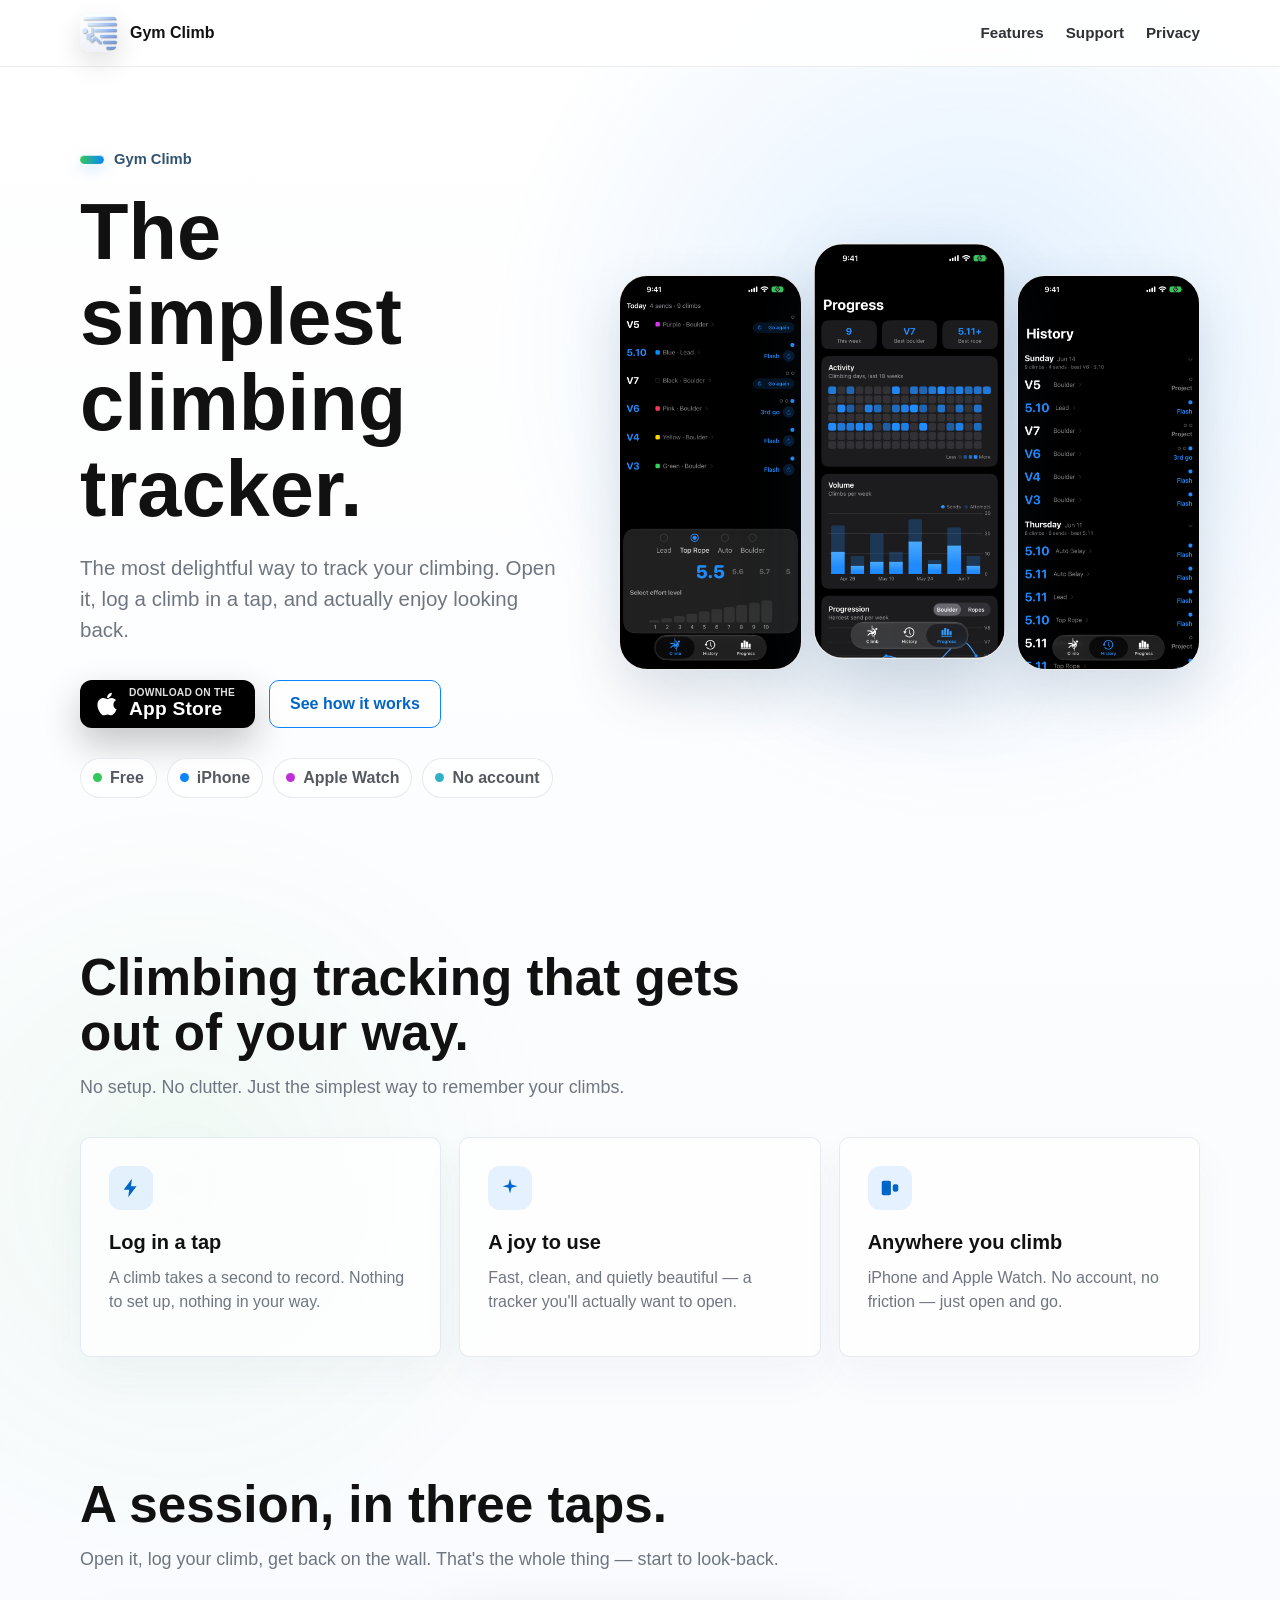
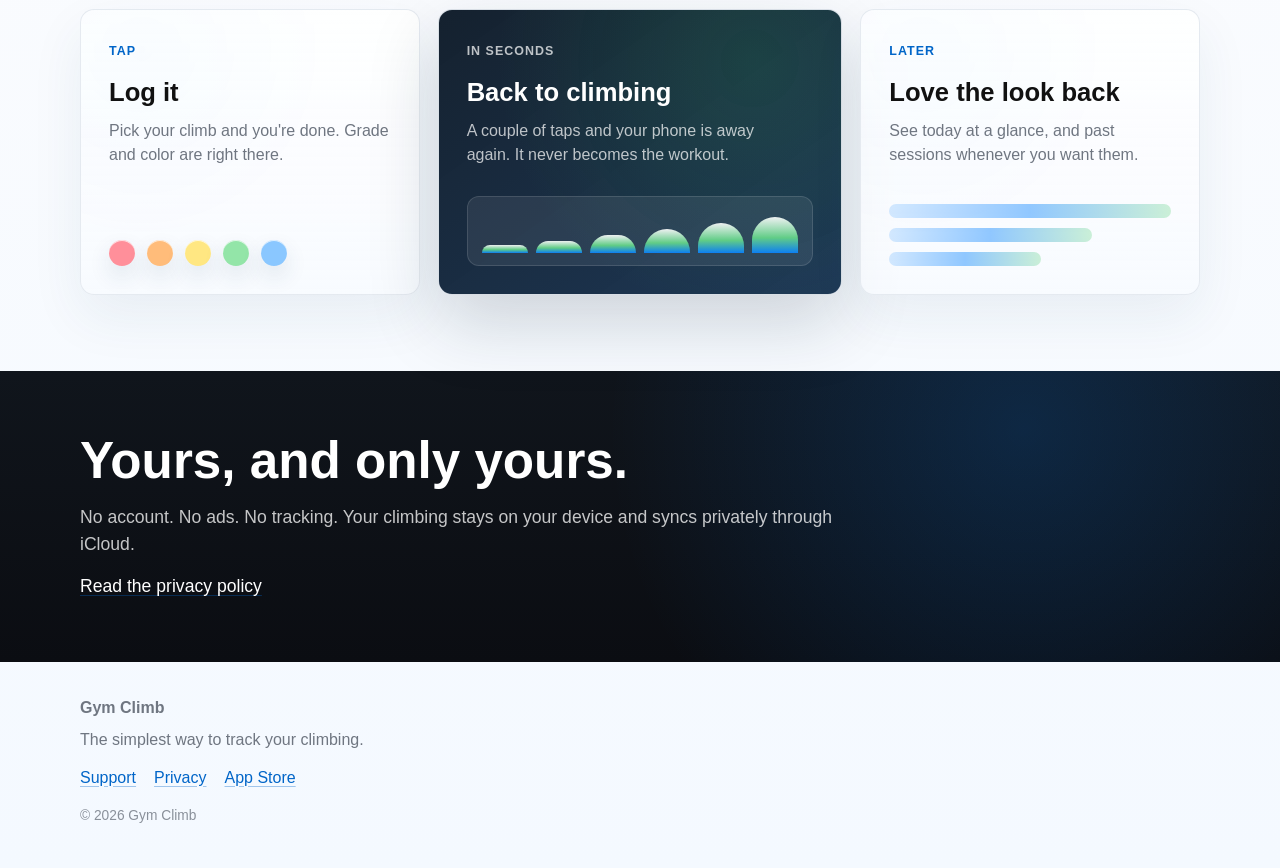
==== index.html @ 241ca78e "Hero: clean 3-phone trio, drop the glass panel - Replace the overlapping absolute-positioned stack (" ====
<!doctype html>
<html lang="en">
<head>
  <meta charset="utf-8">
  <meta name="viewport" content="width=device-width, initial-scale=1">
  <title>Gym Climb | The simplest way to track your climbing</title>
  <meta name="description" content="The simplest, most delightful way to track your climbing. Open it, log a climb in a tap, and enjoy looking back — on iPhone and Apple Watch.">
  <meta name="theme-color" content="#07111f">
  <link rel="canonical" href="https://gymclimb.app/">
  <meta property="og:title" content="Gym Climb">
  <meta property="og:description" content="The simplest, most delightful way to track your climbing.">
  <meta property="og:url" content="https://gymclimb.app/">
  <meta property="og:image" content="https://gymclimb.app/assets/og-image.png">
  <meta property="og:image:width" content="1200">
  <meta property="og:image:height" content="630">
  <meta property="og:type" content="website">
  <meta name="twitter:card" content="summary_large_image">
  <meta name="twitter:title" content="Gym Climb">
  <meta name="twitter:description" content="The simplest, most delightful way to track your climbing.">
  <meta name="twitter:image" content="https://gymclimb.app/assets/og-image.png">
  <meta name="apple-itunes-app" content="app-id=6503015593">
  <link rel="icon" href="assets/app-icon-liquid-glass.png">
  <link rel="apple-touch-icon" href="assets/app-icon-liquid-glass.png">
  <link rel="manifest" href="site.webmanifest">
  <link rel="stylesheet" href="assets/site.css">
  <script type="application/ld+json">
  {
    "@context": "https://schema.org",
    "@type": "SoftwareApplication",
    "name": "Gym Climb",
    "applicationCategory": "HealthApplication",
    "operatingSystem": "iOS, watchOS",
    "description": "The simplest, most delightful way to track your climbing. Open it, log a climb in a tap, and enjoy looking back — on iPhone and Apple Watch.",
    "url": "https://gymclimb.app/",
    "downloadUrl": "https://apps.apple.com/app/gym-climb/id6503015593",
    "image": "https://gymclimb.app/assets/og-image.png",
    "author": { "@type": "Person", "name": "Zachary Halzel" },
    "offers": { "@type": "Offer", "price": "0", "priceCurrency": "USD" }
  }
  </script>
</head>
<body>
  <header class="site-header">
    <nav class="nav" aria-label="Primary navigation">
      <a class="brand" href="./">
        <img src="assets/app-icon-liquid-glass.png" alt="" width="38" height="38">
        <span>Gym Climb</span>
      </a>
      <div class="nav-links">
        <a href="#features">Features</a>
        <a href="support/">Support</a>
        <a href="privacy/">Privacy</a>
      </div>
    </nav>
  </header>

  <main>
    <section class="hero">
      <div>
        <p class="eyebrow">Gym Climb</p>
        <h1>The simplest climbing tracker.</h1>
        <p class="hero-copy">The most delightful way to track your climbing. Open it, log a climb in a tap, and actually enjoy looking back.</p>
        <div class="actions">
          <!-- APP STORE LINK: live listing for Gym Climb (app-id 6503015593). -->
          <a class="appstore-badge" href="https://apps.apple.com/app/gym-climb/id6503015593" aria-label="Download Gym Climb on the App Store">
            <svg class="appstore-badge-logo" width="22" height="26" viewBox="0 0 384 512" aria-hidden="true" focusable="false">
              <path fill="currentColor" d="M318.7 268.7c-.2-36.7 16.4-64.4 50-84.8-18.8-26.9-47.2-41.7-84.7-44.6-35.5-2.8-74.3 20.7-88.5 20.7-15 0-49.4-19.7-76.4-19.7C63.3 141.2 4 184.8 4 273.5q0 39.3 14.4 81.2c12.8 36.7 59 126.7 107.2 125.2 25.2-.6 43-17.9 75.8-17.9 31.8 0 48.3 17.9 76.4 17.9 48.6-.7 90.4-82.5 102.6-119.3-65.2-30.7-61.7-90-61.7-91.9zm-56.6-164.2c27.3-32.4 24.8-61.9 24-72.5-24.1 1.4-52 16.4-67.9 34.9-17.5 19.8-27.8 44.3-25.6 71.9 26.1 2 49.9-11.4 69.5-34.3z"/>
            </svg>
            <span class="appstore-badge-text">
              <small>Download on the</small>
              <strong>App Store</strong>
            </span>
          </a>
          <a class="button secondary" href="#features">See how it works</a>
        </div>
        <ul class="availability" aria-label="App highlights">
          <li><span class="dot free"></span>Free</li>
          <li><span class="dot"></span>iPhone</li>
          <li><span class="dot watch"></span>Apple Watch</li>
          <li><span class="dot private"></span>No account</li>
        </ul>
      </div>
      <figure class="hero-shots" aria-label="Gym Climb app screenshots">
        <div class="hero-shot">
          <img src="assets/screenshot-climb.png" alt="Gym Climb logging screen showing the current session's climbs above style, grade, color, and effort controls." width="1320" height="2868">
        </div>
        <div class="hero-shot">
          <img src="assets/screenshot-progress.png" alt="Gym Climb Progress screen with weekly stats, an activity heatmap, and a climbs-per-week volume chart." width="1320" height="2868">
        </div>
        <div class="hero-shot">
          <img src="assets/screenshot-history.png" alt="Gym Climb History screen with climbs grouped by day." width="1320" height="2868">
        </div>
      </figure>
    </section>

    <section class="section" id="features">
      <div class="section-heading">
        <h2>Climbing tracking that gets out of your way.</h2>
        <p>No setup. No clutter. Just the simplest way to remember your climbs.</p>
      </div>
      <div class="feature-grid">
        <article class="feature">
          <div class="feature-icon"><svg viewBox="0 0 24 24" fill="currentColor" aria-hidden="true"><path d="M13 2 4 14h6l-1 8 9-12h-6l1-8z"/></svg></div>
          <h3>Log in a tap</h3>
          <p>A climb takes a second to record. Nothing to set up, nothing in your way.</p>
        </article>
        <article class="feature">
          <div class="feature-icon"><svg viewBox="0 0 24 24" fill="currentColor" aria-hidden="true"><path d="M12 2l1.7 6.3L20 10l-6.3 1.7L12 18l-1.7-6.3L4 10l6.3-1.7L12 2z"/></svg></div>
          <h3>A joy to use</h3>
          <p>Fast, clean, and quietly beautiful — a tracker you'll actually want to open.</p>
        </article>
        <article class="feature">
          <div class="feature-icon"><svg viewBox="0 0 24 24" fill="currentColor" aria-hidden="true"><rect x="3" y="4" width="10" height="16" rx="2"/><rect x="15" y="8" width="6" height="8" rx="2"/></svg></div>
          <h3>Anywhere you climb</h3>
          <p>iPhone and Apple Watch. No account, no friction — just open and go.</p>
        </article>
      </div>
    </section>

    <section class="section flow-section" aria-labelledby="flow-heading">
      <div class="section-heading">
        <h2 id="flow-heading">A session, in three taps.</h2>
        <p>Open it, log your climb, get back on the wall. That's the whole thing — start to look-back.</p>
      </div>
      <div class="flow-panel" aria-label="Example Gym Climb session flow">
        <div class="flow-card">
          <span class="flow-kicker">Tap</span>
          <h3>Log it</h3>
          <p>Pick your climb and you're done. Grade and color are right there.</p>
          <div class="route-palette" aria-hidden="true">
            <span class="route-dot red"></span>
            <span class="route-dot orange"></span>
            <span class="route-dot yellow"></span>
            <span class="route-dot green"></span>
            <span class="route-dot blue"></span>
          </div>
        </div>
        <div class="flow-card featured">
          <span class="flow-kicker">In seconds</span>
          <h3>Back to climbing</h3>
          <p>A couple of taps and your phone is away again. It never becomes the workout.</p>
          <div class="effort-meter" aria-hidden="true">
            <span style="--height: 18%"></span>
            <span style="--height: 28%"></span>
            <span style="--height: 42%"></span>
            <span style="--height: 55%"></span>
            <span style="--height: 68%"></span>
            <span style="--height: 82%"></span>
          </div>
        </div>
        <div class="flow-card">
          <span class="flow-kicker">Later</span>
          <h3>Love the look back</h3>
          <p>See today at a glance, and past sessions whenever you want them.</p>
          <div class="session-lines" aria-hidden="true">
            <span></span>
            <span></span>
            <span></span>
          </div>
        </div>
      </div>
    </section>

    <section class="privacy-band">
      <div class="section">
        <h2>Yours, and only yours.</h2>
        <p>No account. No ads. No tracking. Your climbing stays on your device and syncs privately through iCloud.</p>
        <p><a href="privacy/">Read the privacy policy</a></p>
      </div>
    </section>
  </main>

  <footer class="footer">
    <strong>Gym Climb</strong>
    <p class="footer-tagline">The simplest way to track your climbing.</p>
    <nav aria-label="Footer navigation">
      <a href="support/">Support</a>
      <a href="privacy/">Privacy</a>
      <a href="https://apps.apple.com/app/gym-climb/id6503015593">App Store</a>
    </nav>
    <p class="footer-legal">© 2026 Gym Climb</p>
  </footer>
</body>
</html>
---- assets/site.css ----
:root {
  color-scheme: light;
  --ink: #111111;
  --muted: #6f7681;
  --soft: #f2f6fb;
  --line: #e4e9f0;
  --primary: #0a84ff;
  --primary-dark: #0065c8;
  --green: #34c759;
  --yellow: #ffd60a;
  --red: #ff3b30;
  --purple: #bf2fd7;
  --paper: #ffffff;
  --wash: #fbfcfe;
  font-family: -apple-system, BlinkMacSystemFont, "SF Pro Text", "Segoe UI", sans-serif;
  line-height: 1.5;
  background: var(--wash);
  color: var(--ink);
}

* {
  box-sizing: border-box;
}

html {
  scroll-behavior: smooth;
}

body {
  margin: 0;
  min-width: 320px;
  background:
    radial-gradient(circle at 76% 14%, rgba(10, 132, 255, 0.12), transparent 30rem),
    radial-gradient(circle at 14% 48%, rgba(52, 199, 89, 0.06), transparent 24rem),
    linear-gradient(180deg, #ffffff 0%, #fbfcfe 52%, #f4f9ff 100%);
  color: var(--ink);
}

body.page {
  background:
    radial-gradient(circle at 82% 12%, rgba(10, 132, 255, 0.1), transparent 28rem),
    radial-gradient(circle at 10% 70%, rgba(52, 199, 89, 0.055), transparent 24rem),
    linear-gradient(180deg, #ffffff 0%, #fbfcfe 100%);
}

a {
  color: var(--primary-dark);
  text-decoration-color: rgba(0, 101, 200, 0.35);
  text-underline-offset: 0.18em;
}

a:hover {
  text-decoration-color: currentColor;
}

.site-header {
  position: sticky;
  top: 0;
  z-index: 10;
  border-bottom: 1px solid rgba(231, 231, 235, 0.78);
  background: rgba(255, 255, 255, 0.86);
  backdrop-filter: blur(18px);
}

.nav {
  display: flex;
  align-items: center;
  justify-content: space-between;
  gap: 24px;
  width: min(1120px, calc(100% - 40px));
  margin: 0 auto;
  padding: 14px 0;
}

.brand {
  display: inline-flex;
  align-items: center;
  gap: 12px;
  color: var(--ink);
  font-weight: 750;
  text-decoration: none;
}

.brand img {
  width: 38px;
  height: 38px;
  border-radius: 10px;
  box-shadow: 0 10px 26px rgba(17, 17, 17, 0.13);
}

.nav-links {
  display: flex;
  align-items: center;
  gap: 22px;
  font-size: 0.95rem;
  font-weight: 650;
}

.nav-links a {
  color: #303036;
  text-decoration: none;
}

.hero {
  display: grid;
  grid-template-columns: minmax(0, 0.86fr) minmax(340px, 1.04fr);
  align-items: center;
  gap: 58px;
  width: min(1120px, calc(100% - 40px));
  margin: 0 auto;
  padding: 80px 0 76px;
}

.eyebrow {
  display: inline-flex;
  align-items: center;
  gap: 10px;
  margin: 0 0 18px;
  color: #315270;
  font-size: 0.92rem;
  font-weight: 750;
}

.eyebrow::before {
  content: "";
  width: 24px;
  height: 9px;
  border-radius: 999px;
  background: linear-gradient(90deg, #34c759, #0a84ff);
  box-shadow: inset 0 1px 0 rgba(255, 255, 255, 0.72), 0 6px 14px rgba(10, 132, 255, 0.18);
}

h1,
h2,
h3 {
  margin: 0;
  line-height: 1.08;
}

h1 {
  max-width: 680px;
  font-size: clamp(3rem, 6.2vw, 5.9rem);
  font-weight: 830;
  letter-spacing: 0;
}

.hero-copy {
  max-width: 590px;
  margin: 22px 0 0;
  color: var(--muted);
  font-size: clamp(1.08rem, 2.2vw, 1.28rem);
}

.actions {
  display: flex;
  flex-wrap: wrap;
  align-items: center;
  gap: 14px;
  margin-top: 34px;
}

.button {
  display: inline-flex;
  align-items: center;
  justify-content: center;
  min-height: 48px;
  padding: 0 20px;
  border-radius: 10px;
  border: 1px solid var(--primary);
  background: var(--primary);
  color: #ffffff;
  font-weight: 760;
  text-decoration: none;
  box-shadow: 0 18px 40px rgba(10, 132, 255, 0.22);
}

.button.secondary {
  background: rgba(255, 255, 255, 0.78);
  color: var(--primary-dark);
  box-shadow: none;
}

.status-pill {
  display: inline-flex;
  align-items: center;
  min-height: 48px;
  padding: 0 17px;
  border: 1px solid rgba(10, 132, 255, 0.18);
  border-radius: 10px;
  background: rgba(255, 255, 255, 0.7);
  color: #355066;
  font-weight: 720;
  box-shadow: inset 0 1px 0 rgba(255, 255, 255, 0.9);
}

.availability {
  display: flex;
  flex-wrap: wrap;
  gap: 10px;
  margin: 30px 0 0;
  padding: 0;
  list-style: none;
  color: #555960;
  font-weight: 650;
}

.availability li {
  display: inline-flex;
  align-items: center;
  gap: 8px;
  padding: 7px 12px;
  border: 1px solid rgba(228, 233, 240, 0.95);
  border-radius: 999px;
  background: rgba(255, 255, 255, 0.72);
}

.dot {
  width: 9px;
  height: 9px;
  border-radius: 999px;
  background: var(--primary);
}

.dot.watch {
  background: var(--purple);
}

.dot.private {
  background: #30b0c7;
}

.dot.free {
  background: var(--green);
}

.hero-shots {
  display: flex;
  justify-content: center;
  align-items: flex-end;
  gap: 16px;
  margin: 0;
}

.hero-shot {
  flex: 1 1 0;
  max-width: 196px;
  overflow: hidden;
  border: 1px solid rgba(17, 17, 17, 0.07);
  border-radius: 28px;
  background: #ffffff;
  box-shadow: 0 22px 54px rgba(35, 67, 102, 0.16);
}

.hero-shot img {
  display: block;
  width: 100%;
  height: auto;
}

/* deliberate, gentle lift on the center phone — intentional, not overlapping */
.hero-shot:nth-child(2) {
  transform: translateY(-22px) scale(1.05);
  z-index: 2;
  box-shadow: 0 30px 70px rgba(35, 67, 102, 0.22);
}

.section {
  width: min(1120px, calc(100% - 40px));
  margin: 0 auto;
  padding: 76px 0;
}

.section-heading {
  max-width: 720px;
}

.section-heading p {
  margin: 14px 0 0;
  color: var(--muted);
  font-size: 1.12rem;
}

h2 {
  font-size: clamp(2rem, 4vw, 3.6rem);
  font-weight: 820;
}

.feature-grid {
  display: grid;
  grid-template-columns: repeat(3, minmax(0, 1fr));
  gap: 18px;
  margin-top: 36px;
}

.feature {
  min-height: 220px;
  padding: 28px;
  border: 1px solid rgba(228, 233, 240, 0.92);
  border-radius: 10px;
  background: rgba(255, 255, 255, 0.72);
  box-shadow: 0 18px 44px rgba(35, 67, 102, 0.045);
}

.feature-icon {
  display: grid;
  place-items: center;
  width: 44px;
  height: 44px;
  margin-bottom: 22px;
  border-radius: 12px;
  background: rgba(10, 132, 255, 0.1);
  color: var(--primary-dark);
}

.feature-icon svg {
  width: 22px;
  height: 22px;
}

.feature h3 {
  font-size: 1.25rem;
}

.feature p {
  margin: 12px 0 0;
  color: var(--muted);
}

.flow-section {
  padding-top: 44px;
}

.flow-panel {
  display: grid;
  grid-template-columns: 0.94fr 1.12fr 0.94fr;
  gap: 18px;
  align-items: stretch;
  margin-top: 36px;
}

.flow-card {
  position: relative;
  overflow: hidden;
  min-height: 286px;
  padding: 28px 28px 126px;
  border: 1px solid rgba(228, 233, 240, 0.94);
  border-radius: 14px;
  background:
    linear-gradient(180deg, rgba(255, 255, 255, 0.84), rgba(248, 251, 255, 0.72)),
    radial-gradient(circle at 18% 14%, rgba(10, 132, 255, 0.1), transparent 12rem);
  box-shadow: 0 22px 54px rgba(35, 67, 102, 0.07);
}

.flow-card.featured {
  background:
    radial-gradient(circle at 78% 18%, rgba(52, 199, 89, 0.14), transparent 16rem),
    linear-gradient(145deg, rgba(11, 24, 38, 0.96), rgba(16, 44, 76, 0.94));
  color: #ffffff;
  box-shadow: 0 28px 70px rgba(12, 31, 52, 0.18);
}

.flow-kicker {
  display: inline-flex;
  margin-bottom: 18px;
  color: var(--primary-dark);
  font-size: 0.78rem;
  font-weight: 820;
  letter-spacing: 0.08em;
  text-transform: uppercase;
}

.flow-card.featured .flow-kicker {
  color: rgba(255, 255, 255, 0.72);
}

.flow-card h3 {
  font-size: clamp(1.48rem, 2vw, 1.9rem);
}

.flow-card p {
  max-width: 330px;
  margin: 12px 0 0;
  color: var(--muted);
}

.flow-card.featured p {
  color: rgba(255, 255, 255, 0.72);
}

.route-palette,
.effort-meter,
.session-lines {
  position: absolute;
  left: 28px;
  right: 28px;
  bottom: 28px;
}

.route-palette {
  display: flex;
  gap: 12px;
}

.route-dot {
  width: 26px;
  height: 26px;
  border-radius: 999px;
  box-shadow: inset 0 1px 0 rgba(255, 255, 255, 0.72), 0 10px 22px rgba(35, 67, 102, 0.12);
}

.route-dot.red {
  background: #ff8f9a;
}

.route-dot.orange {
  background: #ffbc7a;
}

.route-dot.yellow {
  background: #ffe782;
}

.route-dot.green {
  background: #93e5a8;
}

.route-dot.blue {
  background: #8ac7ff;
}

.effort-meter {
  display: flex;
  align-items: end;
  gap: 8px;
  height: 70px;
  padding: 12px 14px;
  border: 1px solid rgba(255, 255, 255, 0.12);
  border-radius: 12px;
  background: rgba(255, 255, 255, 0.08);
}

.effort-meter span {
  flex: 1;
  height: var(--height);
  min-height: 8px;
  border-radius: 999px 999px 2px 2px;
  background: linear-gradient(180deg, #ffffff, #65d88a 58%, #0a84ff);
  opacity: 0.92;
}

.session-lines {
  display: grid;
  gap: 10px;
}

.session-lines span {
  height: 14px;
  border-radius: 999px;
  background: linear-gradient(90deg, rgba(10, 132, 255, 0.16), rgba(10, 132, 255, 0.44), rgba(52, 199, 89, 0.24));
}

.session-lines span:nth-child(2) {
  width: 72%;
}

.session-lines span:nth-child(3) {
  width: 54%;
}

.privacy-band {
  background:
    radial-gradient(circle at 80% 20%, rgba(10, 132, 255, 0.18), transparent 26rem),
    linear-gradient(180deg, #10151c, #0b0d12);
  color: #ffffff;
}

.privacy-band .section {
  padding: 62px 0;
}

.privacy-band p {
  max-width: 760px;
  margin: 16px 0 0;
  color: rgba(255, 255, 255, 0.76);
  font-size: 1.1rem;
}

.privacy-band a {
  color: #ffffff;
}

.footer {
  width: min(1120px, calc(100% - 40px));
  margin: 0 auto;
  padding: 34px 0 42px;
  color: var(--muted);
}

.footer-tagline {
  margin: 8px 0 0;
  max-width: 420px;
  color: var(--muted);
}

.footer nav {
  display: flex;
  flex-wrap: wrap;
  gap: 18px;
  margin-top: 14px;
}

.footer-legal {
  margin: 16px 0 0;
  font-size: 0.86rem;
  color: var(--muted);
  opacity: 0.8;
}

.content {
  width: min(760px, calc(100% - 40px));
  margin: 0 auto;
  padding: 58px 0 70px;
}

.page-content {
  display: grid;
  gap: 16px;
  width: min(860px, calc(100% - 40px));
  padding: 62px 0 78px;
}

.page-hero {
  margin-bottom: 12px;
  padding: 34px 0 18px;
}

.content h1 {
  max-width: 760px;
  font-size: clamp(2.2rem, 4.6vw, 3.9rem);
}

.content h2 {
  margin-top: 0;
  font-size: 1.45rem;
}

.content p,
.content li {
  color: #4f5258;
  font-size: 1.02rem;
}

.updated {
  margin-top: 10px;
  color: var(--muted);
}

.content-card {
  padding: 26px 28px;
  border: 1px solid rgba(228, 233, 240, 0.94);
  border-radius: 12px;
  background: rgba(255, 255, 255, 0.76);
  box-shadow: 0 18px 44px rgba(35, 67, 102, 0.05);
}

.content-card p:first-child,
.content-card ul:first-child {
  margin-top: 0;
}

.content-card p:last-child,
.content-card ul:last-child {
  margin-bottom: 0;
}

.content-card ul {
  padding-left: 1.2rem;
}

.content-card li + li {
  margin-top: 8px;
}

.lead-card {
  border-color: rgba(10, 132, 255, 0.16);
  background:
    linear-gradient(135deg, rgba(255, 255, 255, 0.82), rgba(244, 249, 255, 0.78)),
    radial-gradient(circle at 8% 10%, rgba(10, 132, 255, 0.1), transparent 16rem);
}

.compact-card {
  background: rgba(255, 255, 255, 0.64);
}

@media (max-width: 900px) {
  .hero {
    grid-template-columns: 1fr;
  }

  .hero {
    gap: 34px;
    padding-top: 56px;
  }

  .hero-shots {
    max-width: 560px;
    margin: 0 auto;
  }

  .feature-grid {
    grid-template-columns: 1fr;
  }

  .flow-panel {
    grid-template-columns: 1fr;
  }

.flow-card {
    min-height: 250px;
  }
}

@media (max-width: 680px) {
  .nav {
    align-items: flex-start;
    flex-direction: column;
    gap: 12px;
    padding: 12px 0 16px;
  }

  .nav-links {
    gap: 14px;
    font-size: 0.9rem;
  }

  h1 {
    font-size: 3.05rem;
  }

  .hero,
  .section,
  .content,
  .page-content {
    width: min(100% - 28px, 1120px);
  }

  .hero {
    padding: 54px 0 46px;
  }

  .actions {
    align-items: flex-start;
    flex-direction: column;
    gap: 12px;
    margin-top: 30px;
  }

  .hero-shots {
    gap: 10px;
  }

  .hero-shot {
    max-width: none;
  }

  .hero-shot:nth-child(2) {
    transform: translateY(-14px) scale(1.04);
  }

  .flow-section {
    padding-top: 32px;
  }

  .flow-card {
    min-height: 254px;
    padding: 24px 24px 118px;
  }

  .route-palette,
  .effort-meter,
  .session-lines {
    left: 24px;
    right: 24px;
  }
}

/* App Store download badge */
.appstore-badge {
  display: inline-flex;
  align-items: center;
  gap: 11px;
  min-height: 48px;
  padding: 0 20px 0 16px;
  border-radius: 12px;
  background: #000000;
  color: #ffffff;
  text-decoration: none;
  box-shadow: 0 16px 36px rgba(17, 17, 17, 0.24);
  transition: transform 0.16s ease, box-shadow 0.16s ease;
}

.appstore-badge:hover {
  transform: translateY(-1px);
  box-shadow: 0 22px 46px rgba(17, 17, 17, 0.3);
}

.appstore-badge-logo {
  width: 22px;
  height: 26px;
  color: currentColor;
}

.appstore-badge-text {
  display: grid;
  line-height: 1.05;
}

.appstore-badge-text small {
  font-size: 0.64rem;
  font-weight: 600;
  letter-spacing: 0.02em;
  text-transform: uppercase;
  opacity: 0.88;
}

.appstore-badge-text strong {
  font-size: 1.2rem;
  font-weight: 650;
  letter-spacing: 0.01em;
}

/* Interaction polish */
.button {
  transition: transform 0.16s ease, box-shadow 0.16s ease, background 0.16s ease;
}

.button:hover {
  transform: translateY(-1px);
}

.nav-links a,
.footer a {
  transition: color 0.16s ease;
}

a:focus-visible,
.button:focus-visible,
.appstore-badge:focus-visible,
.brand:focus-visible {
  outline: 3px solid rgba(10, 132, 255, 0.55);
  outline-offset: 3px;
  border-radius: 10px;
}

@media (prefers-reduced-motion: reduce) {
  html {
    scroll-behavior: auto;
  }

  *,
  *::before,
  *::after {
    transition-duration: 0.001ms !important;
    animation-duration: 0.001ms !important;
  }
}

/* Dark mode */
@media (prefers-color-scheme: dark) {
  :root {
    color-scheme: dark;
    --ink: #f3f6fb;
    --muted: #99a2b2;
    --soft: #1a2230;
    --line: #283142;
    --primary: #4aa3ff;
    --primary-dark: #82bdff;
    --paper: #11151c;
    --wash: #0b0e13;
  }

  body {
    background:
      radial-gradient(circle at 76% 14%, rgba(10, 132, 255, 0.18), transparent 30rem),
      radial-gradient(circle at 14% 48%, rgba(52, 199, 89, 0.08), transparent 24rem),
      linear-gradient(180deg, #0b0e13 0%, #0b0e13 52%, #0d1421 100%);
  }

  body.page {
    background:
      radial-gradient(circle at 82% 12%, rgba(10, 132, 255, 0.16), transparent 28rem),
      radial-gradient(circle at 10% 70%, rgba(52, 199, 89, 0.07), transparent 24rem),
      linear-gradient(180deg, #0b0e13 0%, #0b0e13 100%);
  }

  a {
    text-decoration-color: rgba(130, 189, 255, 0.4);
  }

  .site-header {
    border-bottom-color: rgba(255, 255, 255, 0.08);
    background: rgba(11, 14, 19, 0.82);
  }

  .nav-links a {
    color: #c6cdd9;
  }

  .eyebrow {
    color: #8fb6dd;
  }

  .button.secondary {
    background: rgba(255, 255, 255, 0.06);
    color: #cfe3ff;
    border-color: rgba(74, 163, 255, 0.42);
  }

  .button.secondary:hover {
    background: rgba(255, 255, 255, 0.1);
  }

  .appstore-badge {
    background: #ffffff;
    color: #000000;
    box-shadow: 0 16px 36px rgba(0, 0, 0, 0.5);
  }

  .availability {
    color: #aab2c0;
  }

  .availability li {
    border-color: rgba(255, 255, 255, 0.1);
    background: rgba(255, 255, 255, 0.04);
  }

  .hero-shot {
    border-color: rgba(255, 255, 255, 0.08);
    background: #11151c;
    box-shadow: 0 22px 54px rgba(0, 0, 0, 0.5);
  }

  .feature {
    border-color: rgba(255, 255, 255, 0.1);
    background: rgba(255, 255, 255, 0.05);
    box-shadow: 0 18px 44px rgba(0, 0, 0, 0.3);
  }

  .feature-icon {
    background: rgba(74, 163, 255, 0.16);
    color: #82bdff;
  }

  .flow-card {
    border-color: rgba(255, 255, 255, 0.08);
    background:
      linear-gradient(180deg, rgba(255, 255, 255, 0.045), rgba(255, 255, 255, 0.02)),
      radial-gradient(circle at 18% 14%, rgba(10, 132, 255, 0.16), transparent 12rem);
    box-shadow: 0 22px 54px rgba(0, 0, 0, 0.34);
  }

  .privacy-band {
    background:
      radial-gradient(circle at 80% 20%, rgba(10, 132, 255, 0.2), transparent 26rem),
      linear-gradient(180deg, #070a11, #04060a);
  }

  .content p,
  .content li {
    color: #b6bdc9;
  }

  .content-card {
    border-color: rgba(255, 255, 255, 0.08);
    background: rgba(255, 255, 255, 0.03);
    box-shadow: 0 18px 44px rgba(0, 0, 0, 0.3);
  }

  .lead-card {
    border-color: rgba(74, 163, 255, 0.22);
    background:
      linear-gradient(135deg, rgba(30, 41, 58, 0.6), rgba(16, 24, 38, 0.5)),
      radial-gradient(circle at 8% 10%, rgba(10, 132, 255, 0.16), transparent 16rem);
  }

  .compact-card {
    background: rgba(255, 255, 255, 0.02);
  }
}
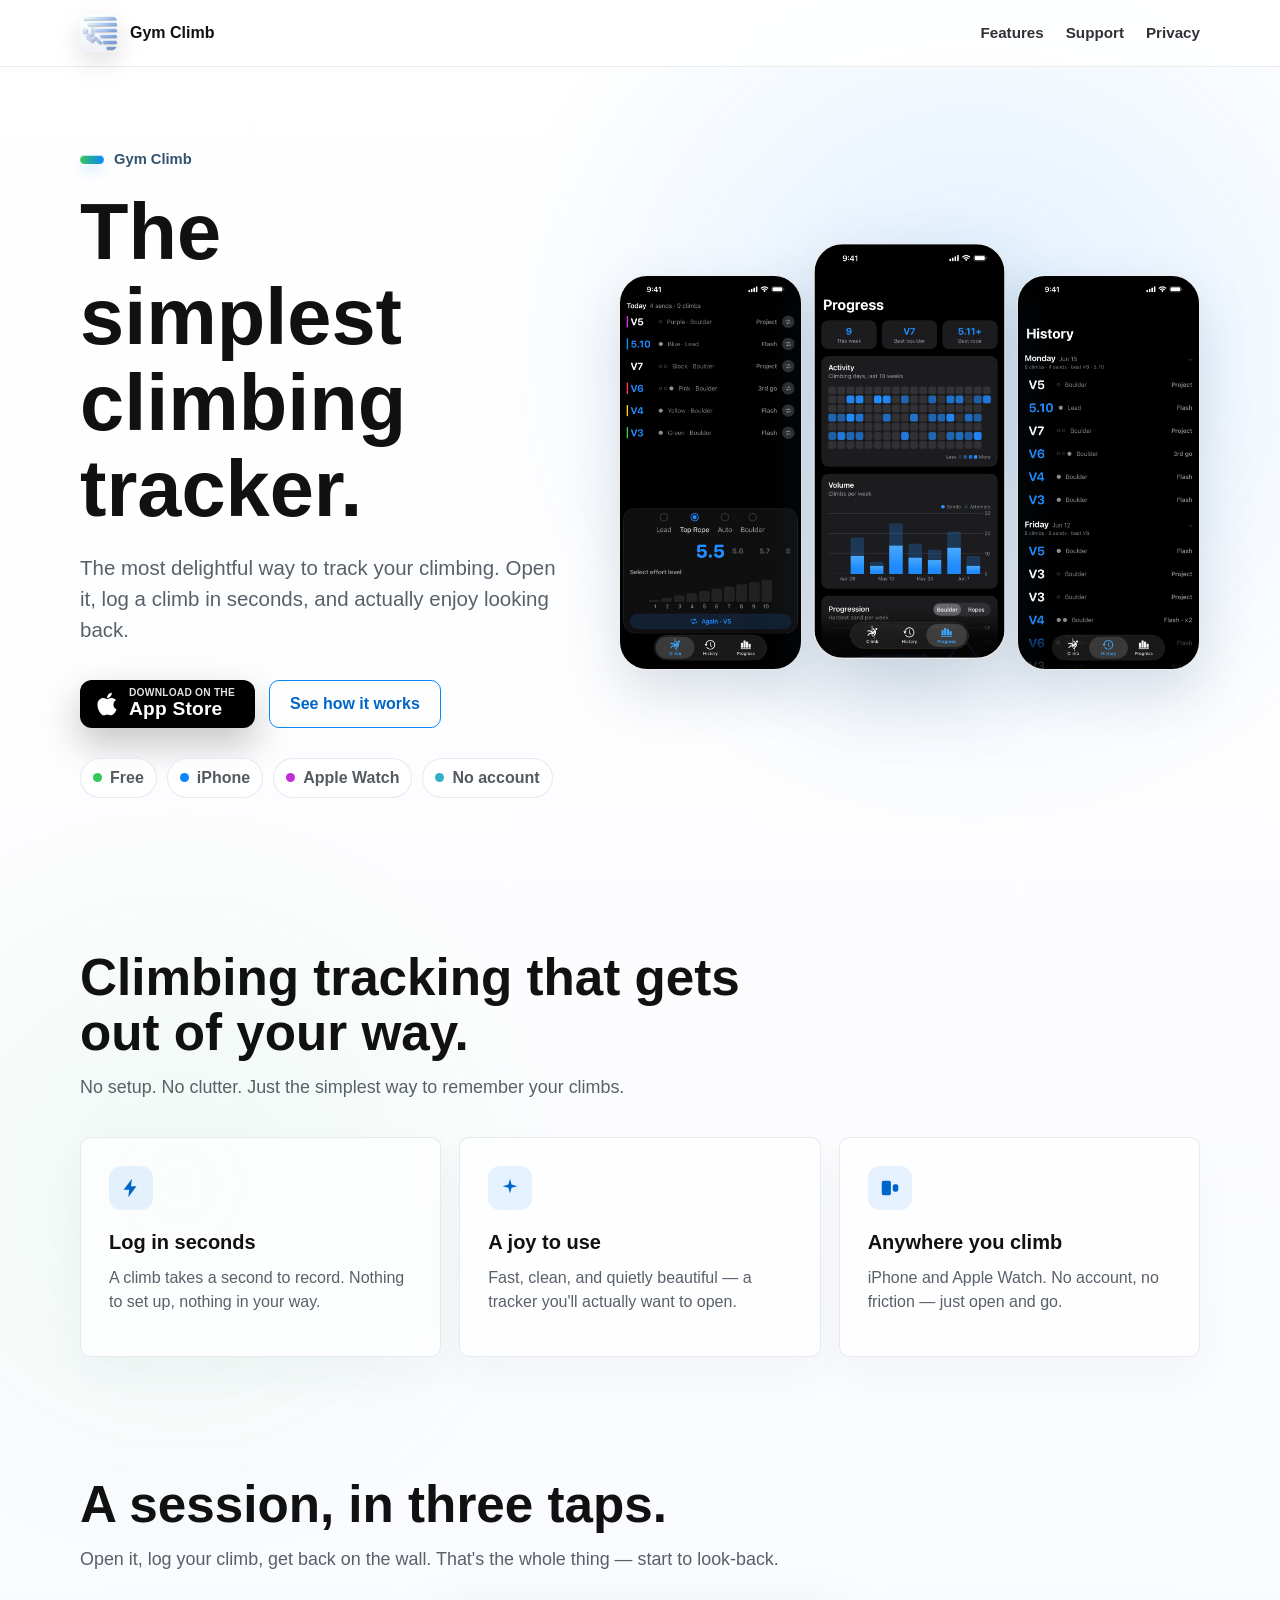
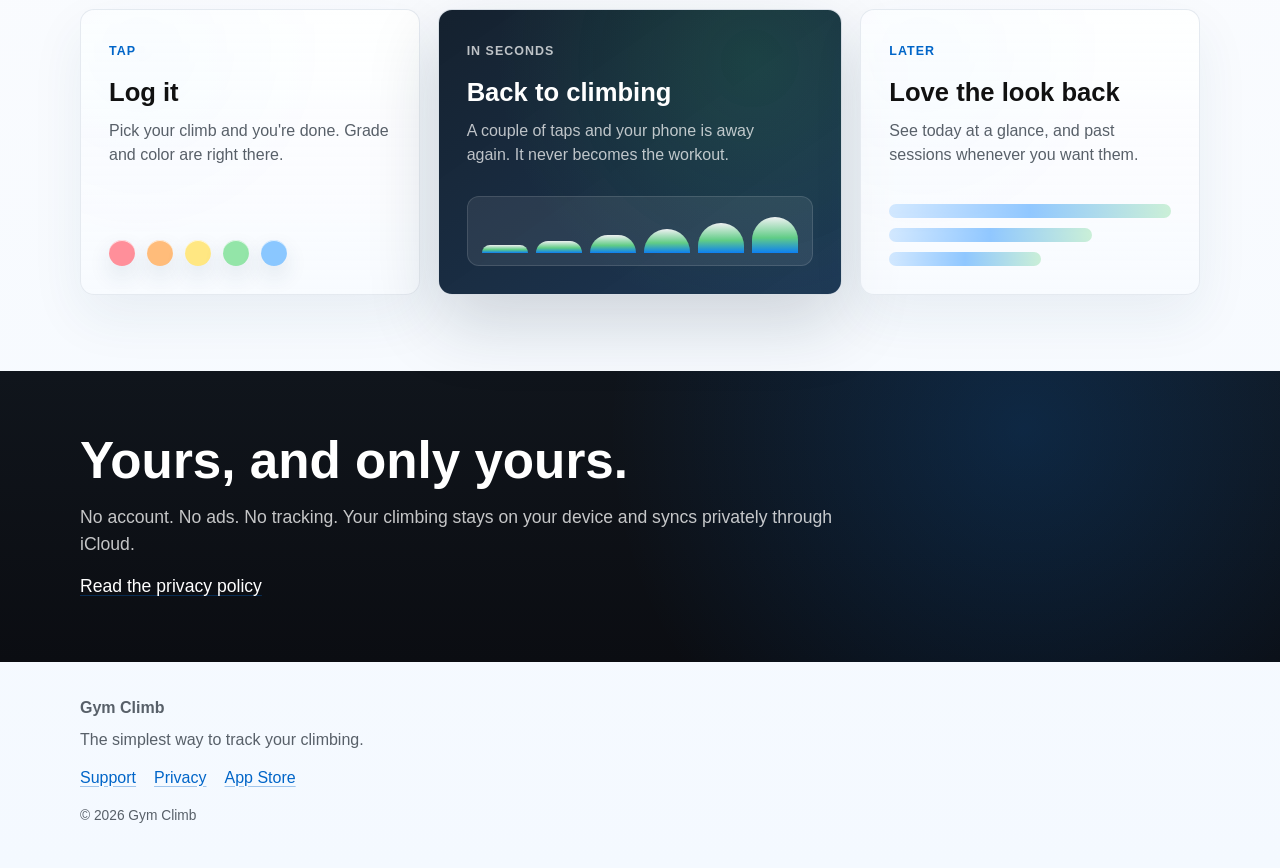
==== commit 3fce3cc8: "Release-readiness fixes - WCAG AA: darken --muted to #586069, drop .footer-legal opacity - Mobile <6" ====
--- a/index.html
+++ b/index.html
@@ -4,7 +4,7 @@
   <meta charset="utf-8">
   <meta name="viewport" content="width=device-width, initial-scale=1">
   <title>Gym Climb | The simplest way to track your climbing</title>
-  <meta name="description" content="The simplest, most delightful way to track your climbing. Open it, log a climb in a tap, and enjoy looking back — on iPhone and Apple Watch.">
+  <meta name="description" content="The simplest, most delightful way to track your climbing. Open it, log a climb in seconds, and enjoy looking back — on iPhone and Apple Watch.">
   <meta name="theme-color" content="#07111f">
   <link rel="canonical" href="https://gymclimb.app/">
   <meta property="og:title" content="Gym Climb">
@@ -22,7 +22,7 @@
   <link rel="icon" href="assets/app-icon-liquid-glass.png">
   <link rel="apple-touch-icon" href="assets/app-icon-liquid-glass.png">
   <link rel="manifest" href="site.webmanifest">
-  <link rel="stylesheet" href="assets/site.css">
+  <link rel="stylesheet" href="assets/site.css?v=4">
   <script type="application/ld+json">
   {
     "@context": "https://schema.org",
@@ -30,7 +30,7 @@
     "name": "Gym Climb",
     "applicationCategory": "HealthApplication",
     "operatingSystem": "iOS, watchOS",
-    "description": "The simplest, most delightful way to track your climbing. Open it, log a climb in a tap, and enjoy looking back — on iPhone and Apple Watch.",
+    "description": "The simplest, most delightful way to track your climbing. Open it, log a climb in seconds, and enjoy looking back — on iPhone and Apple Watch.",
     "url": "https://gymclimb.app/",
     "downloadUrl": "https://apps.apple.com/app/gym-climb/id6503015593",
     "image": "https://gymclimb.app/assets/og-image.png",
@@ -59,7 +59,7 @@
       <div>
         <p class="eyebrow">Gym Climb</p>
         <h1>The simplest climbing tracker.</h1>
-        <p class="hero-copy">The most delightful way to track your climbing. Open it, log a climb in a tap, and actually enjoy looking back.</p>
+        <p class="hero-copy">The most delightful way to track your climbing. Open it, log a climb in seconds, and actually enjoy looking back.</p>
         <div class="actions">
           <!-- APP STORE LINK: live listing for Gym Climb (app-id 6503015593). -->
           <a class="appstore-badge" href="https://apps.apple.com/app/gym-climb/id6503015593" aria-label="Download Gym Climb on the App Store">
@@ -101,7 +101,7 @@
       <div class="feature-grid">
         <article class="feature">
           <div class="feature-icon"><svg viewBox="0 0 24 24" fill="currentColor" aria-hidden="true"><path d="M13 2 4 14h6l-1 8 9-12h-6l1-8z"/></svg></div>
-          <h3>Log in a tap</h3>
+          <h3>Log in seconds</h3>
           <p>A climb takes a second to record. Nothing to set up, nothing in your way.</p>
         </article>
         <article class="feature">
--- a/assets/site.css
+++ b/assets/site.css
@@ -1,7 +1,7 @@
 :root {
   color-scheme: light;
   --ink: #111111;
-  --muted: #6f7681;
+  --muted: #586069;
   --soft: #f2f6fb;
   --line: #e4e9f0;
   --primary: #0a84ff;
@@ -513,7 +513,6 @@
   margin: 16px 0 0;
   font-size: 0.86rem;
   color: var(--muted);
-  opacity: 0.8;
 }
 
 .content {
@@ -655,16 +654,23 @@
     margin-top: 30px;
   }
 
+  /* One legible phone on narrow screens. Feature the clean Progress shot (2nd);
+     the logging hero (1st) is reserved for desktop until its dead-band is closed. */
   .hero-shots {
-    gap: 10px;
+    gap: 0;
   }
 
   .hero-shot {
-    max-width: none;
+    max-width: 280px;
+  }
+
+  .hero-shot:nth-child(1),
+  .hero-shot:nth-child(3) {
+    display: none;
   }
 
   .hero-shot:nth-child(2) {
-    transform: translateY(-14px) scale(1.04);
+    transform: none;
   }
 
   .flow-section {
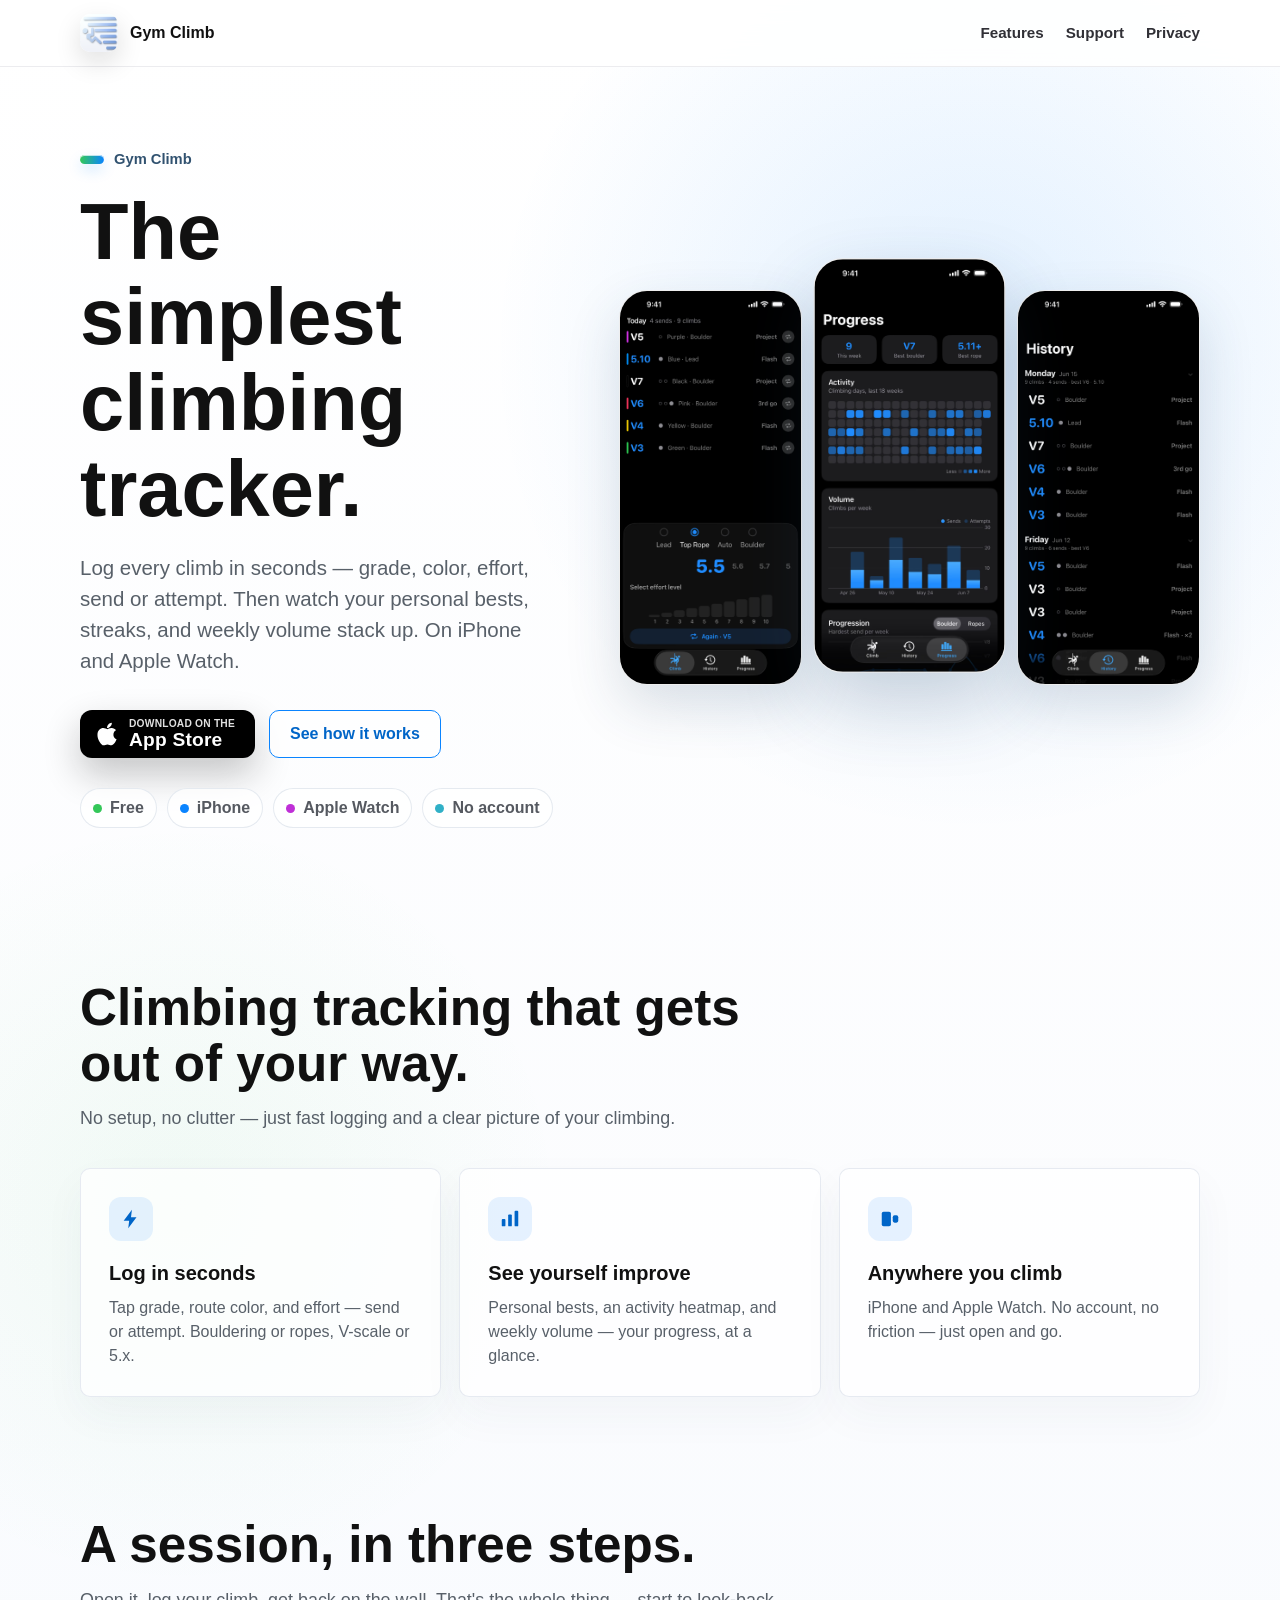
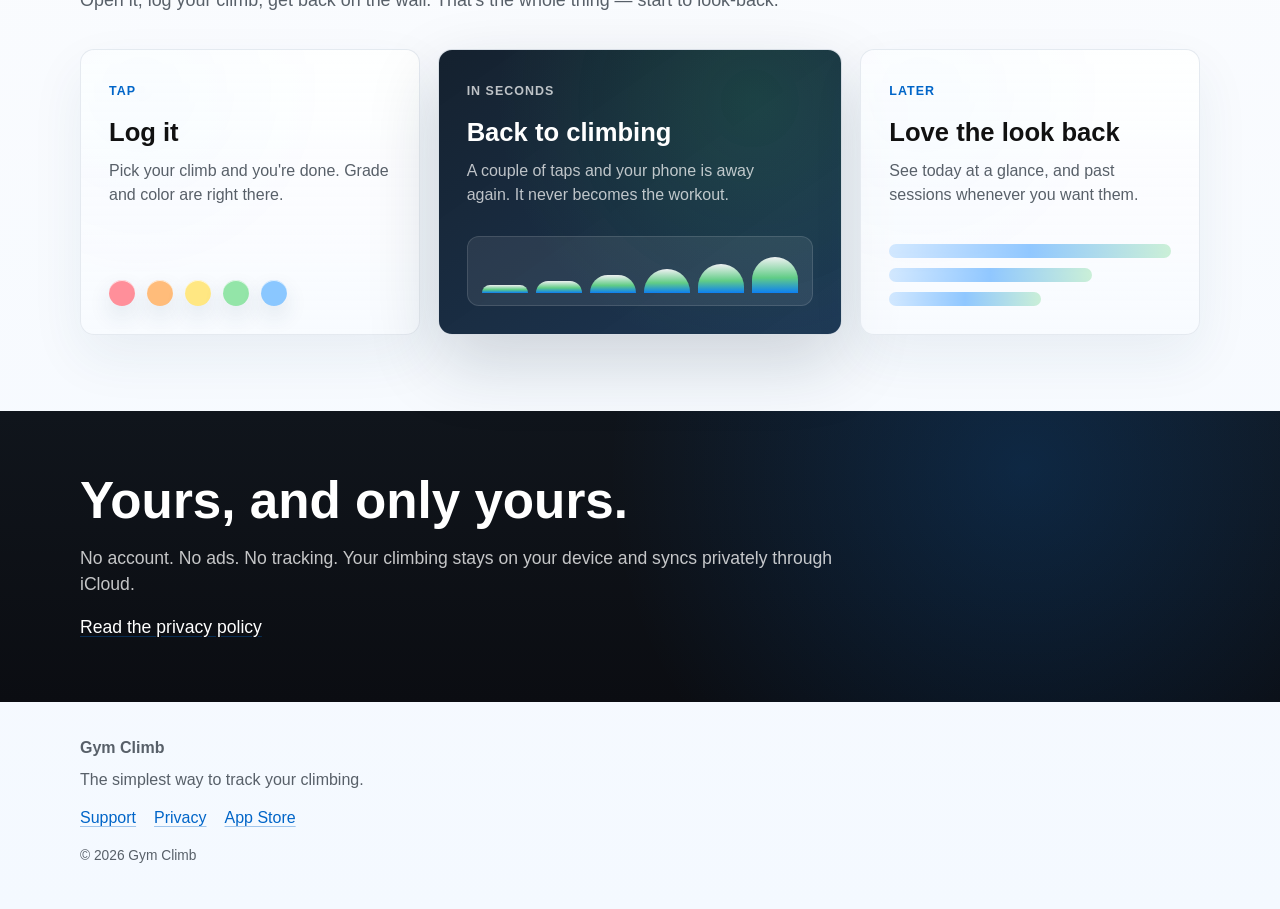
==== commit 79b3cc87: "Refresh landing page: live social card, image optimization, sharper copy - Regenerate og-image as a " ====
--- a/index.html
+++ b/index.html
@@ -5,24 +5,25 @@
   <meta name="viewport" content="width=device-width, initial-scale=1">
   <title>Gym Climb | The simplest way to track your climbing</title>
   <meta name="description" content="The simplest, most delightful way to track your climbing. Open it, log a climb in seconds, and enjoy looking back — on iPhone and Apple Watch.">
-  <meta name="theme-color" content="#07111f">
+  <meta name="theme-color" content="#ffffff" media="(prefers-color-scheme: light)">
+  <meta name="theme-color" content="#0b0e13" media="(prefers-color-scheme: dark)">
   <link rel="canonical" href="https://gymclimb.app/">
   <meta property="og:title" content="Gym Climb">
   <meta property="og:description" content="The simplest, most delightful way to track your climbing.">
   <meta property="og:url" content="https://gymclimb.app/">
-  <meta property="og:image" content="https://gymclimb.app/assets/og-image.png">
+  <meta property="og:image" content="https://gymclimb.app/assets/og-image.png?v=2">
   <meta property="og:image:width" content="1200">
   <meta property="og:image:height" content="630">
   <meta property="og:type" content="website">
   <meta name="twitter:card" content="summary_large_image">
   <meta name="twitter:title" content="Gym Climb">
   <meta name="twitter:description" content="The simplest, most delightful way to track your climbing.">
-  <meta name="twitter:image" content="https://gymclimb.app/assets/og-image.png">
+  <meta name="twitter:image" content="https://gymclimb.app/assets/og-image.png?v=2">
   <meta name="apple-itunes-app" content="app-id=6503015593">
-  <link rel="icon" href="assets/app-icon-liquid-glass.png">
-  <link rel="apple-touch-icon" href="assets/app-icon-liquid-glass.png">
+  <link rel="icon" href="assets/icon-96.png">
+  <link rel="apple-touch-icon" href="assets/icon-180.png">
   <link rel="manifest" href="site.webmanifest">
-  <link rel="stylesheet" href="assets/site.css?v=4">
+  <link rel="stylesheet" href="assets/site.css?v=5">
   <script type="application/ld+json">
   {
     "@context": "https://schema.org",
@@ -43,7 +44,7 @@
   <header class="site-header">
     <nav class="nav" aria-label="Primary navigation">
       <a class="brand" href="./">
-        <img src="assets/app-icon-liquid-glass.png" alt="" width="38" height="38">
+        <img src="assets/icon-96.png" alt="" width="38" height="38">
         <span>Gym Climb</span>
       </a>
       <div class="nav-links">
@@ -59,7 +60,7 @@
       <div>
         <p class="eyebrow">Gym Climb</p>
         <h1>The simplest climbing tracker.</h1>
-        <p class="hero-copy">The most delightful way to track your climbing. Open it, log a climb in seconds, and actually enjoy looking back.</p>
+        <p class="hero-copy">Log every climb in seconds — grade, color, effort, send or attempt. Then watch your personal bests, streaks, and weekly volume stack up. On iPhone and Apple Watch.</p>
         <div class="actions">
           <!-- APP STORE LINK: live listing for Gym Climb (app-id 6503015593). -->
           <a class="appstore-badge" href="https://apps.apple.com/app/gym-climb/id6503015593" aria-label="Download Gym Climb on the App Store">
@@ -82,13 +83,25 @@
       </div>
       <figure class="hero-shots" aria-label="Gym Climb app screenshots">
         <div class="hero-shot">
-          <img src="assets/screenshot-climb.png" alt="Gym Climb logging screen showing the current session's climbs above style, grade, color, and effort controls." width="1320" height="2868">
+          <picture>
+            <source srcset="assets/screenshot-climb.avif" type="image/avif">
+            <source srcset="assets/screenshot-climb.webp" type="image/webp">
+            <img src="assets/screenshot-climb.png" alt="Gym Climb logging screen showing the current session's climbs above style, grade, color, and effort controls." width="840" height="1825" decoding="async">
+          </picture>
         </div>
         <div class="hero-shot">
-          <img src="assets/screenshot-progress.png" alt="Gym Climb Progress screen with weekly stats, an activity heatmap, and a climbs-per-week volume chart." width="1320" height="2868">
+          <picture>
+            <source srcset="assets/screenshot-progress.avif" type="image/avif">
+            <source srcset="assets/screenshot-progress.webp" type="image/webp">
+            <img src="assets/screenshot-progress.png" alt="Gym Climb Progress screen with weekly stats, an activity heatmap, and a climbs-per-week volume chart." width="840" height="1825" fetchpriority="high" decoding="async">
+          </picture>
         </div>
         <div class="hero-shot">
-          <img src="assets/screenshot-history.png" alt="Gym Climb History screen with climbs grouped by day." width="1320" height="2868">
+          <picture>
+            <source srcset="assets/screenshot-history.avif" type="image/avif">
+            <source srcset="assets/screenshot-history.webp" type="image/webp">
+            <img src="assets/screenshot-history.png" alt="Gym Climb History screen with climbs grouped by day." width="840" height="1825" decoding="async">
+          </picture>
         </div>
       </figure>
     </section>
@@ -96,18 +109,18 @@
     <section class="section" id="features">
       <div class="section-heading">
         <h2>Climbing tracking that gets out of your way.</h2>
-        <p>No setup. No clutter. Just the simplest way to remember your climbs.</p>
+        <p>No setup, no clutter — just fast logging and a clear picture of your climbing.</p>
       </div>
       <div class="feature-grid">
         <article class="feature">
           <div class="feature-icon"><svg viewBox="0 0 24 24" fill="currentColor" aria-hidden="true"><path d="M13 2 4 14h6l-1 8 9-12h-6l1-8z"/></svg></div>
           <h3>Log in seconds</h3>
-          <p>A climb takes a second to record. Nothing to set up, nothing in your way.</p>
+          <p>Tap grade, route color, and effort — send or attempt. Bouldering or ropes, V-scale or 5.x.</p>
         </article>
         <article class="feature">
-          <div class="feature-icon"><svg viewBox="0 0 24 24" fill="currentColor" aria-hidden="true"><path d="M12 2l1.7 6.3L20 10l-6.3 1.7L12 18l-1.7-6.3L4 10l6.3-1.7L12 2z"/></svg></div>
-          <h3>A joy to use</h3>
-          <p>Fast, clean, and quietly beautiful — a tracker you'll actually want to open.</p>
+          <div class="feature-icon"><svg viewBox="0 0 24 24" fill="currentColor" aria-hidden="true"><rect x="3" y="12" width="4" height="8" rx="1"/><rect x="10" y="7" width="4" height="13" rx="1"/><rect x="17" y="3" width="4" height="17" rx="1"/></svg></div>
+          <h3>See yourself improve</h3>
+          <p>Personal bests, an activity heatmap, and weekly volume — your progress, at a glance.</p>
         </article>
         <article class="feature">
           <div class="feature-icon"><svg viewBox="0 0 24 24" fill="currentColor" aria-hidden="true"><rect x="3" y="4" width="10" height="16" rx="2"/><rect x="15" y="8" width="6" height="8" rx="2"/></svg></div>
@@ -119,7 +132,7 @@
 
     <section class="section flow-section" aria-labelledby="flow-heading">
       <div class="section-heading">
-        <h2 id="flow-heading">A session, in three taps.</h2>
+        <h2 id="flow-heading">A session, in three steps.</h2>
         <p>Open it, log your climb, get back on the wall. That's the whole thing — start to look-back.</p>
       </div>
       <div class="flow-panel" aria-label="Example Gym Climb session flow">
--- a/assets/site.css
+++ b/assets/site.css
@@ -251,6 +251,10 @@
   box-shadow: 0 22px 54px rgba(35, 67, 102, 0.16);
 }
 
+.hero-shot picture {
+  display: block;
+}
+
 .hero-shot img {
   display: block;
   width: 100%;
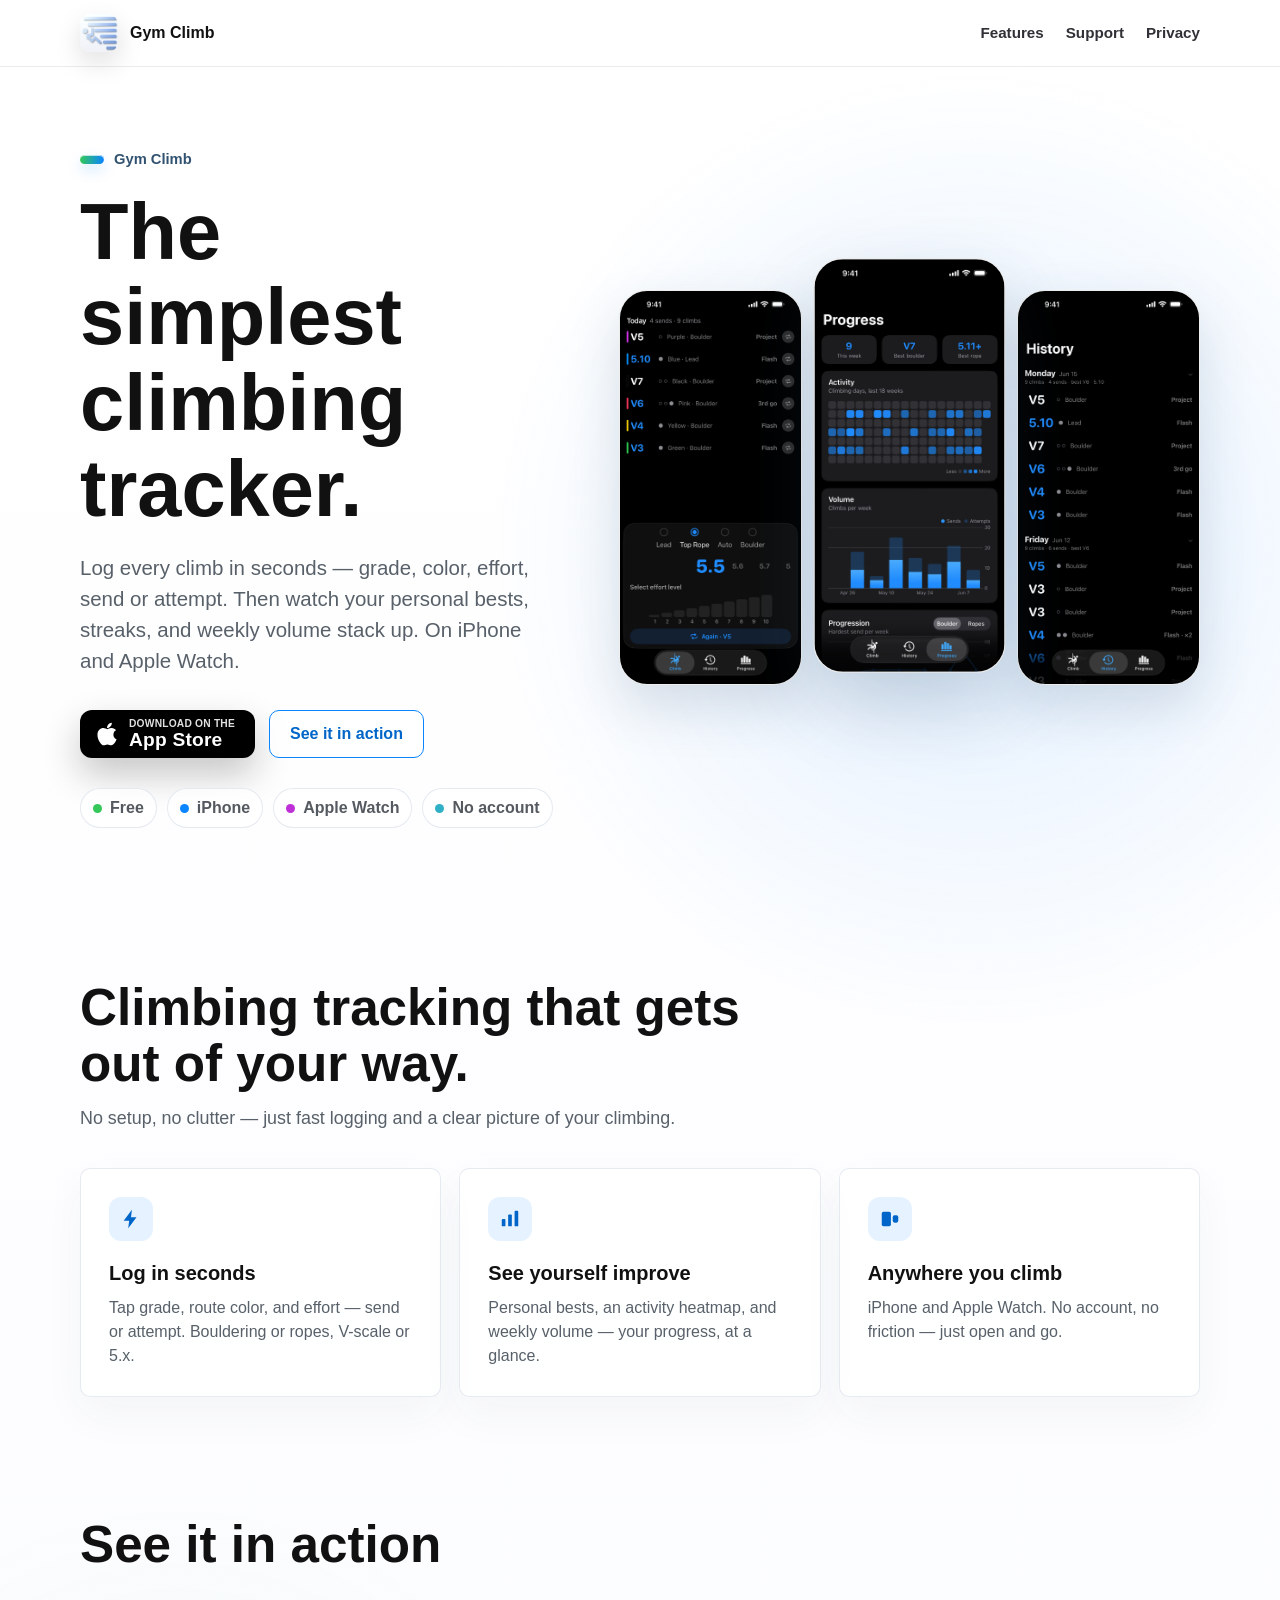
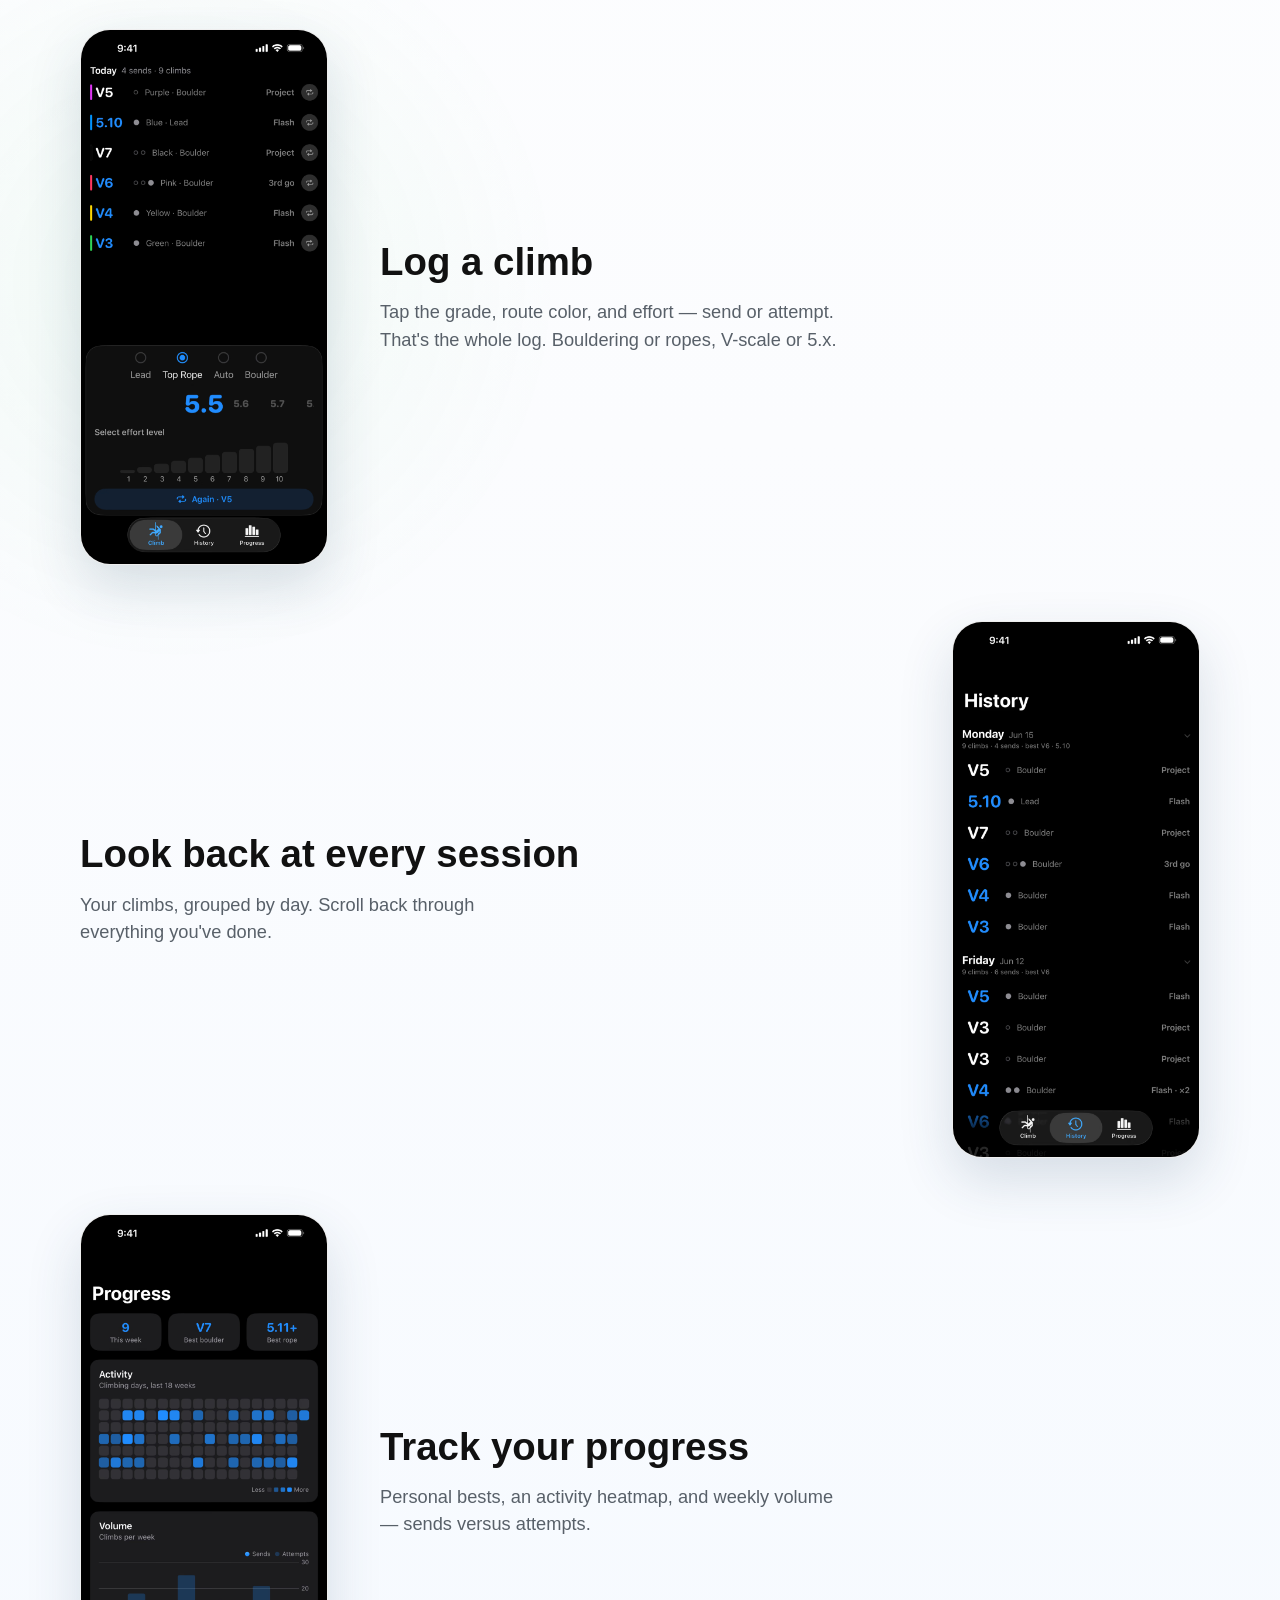
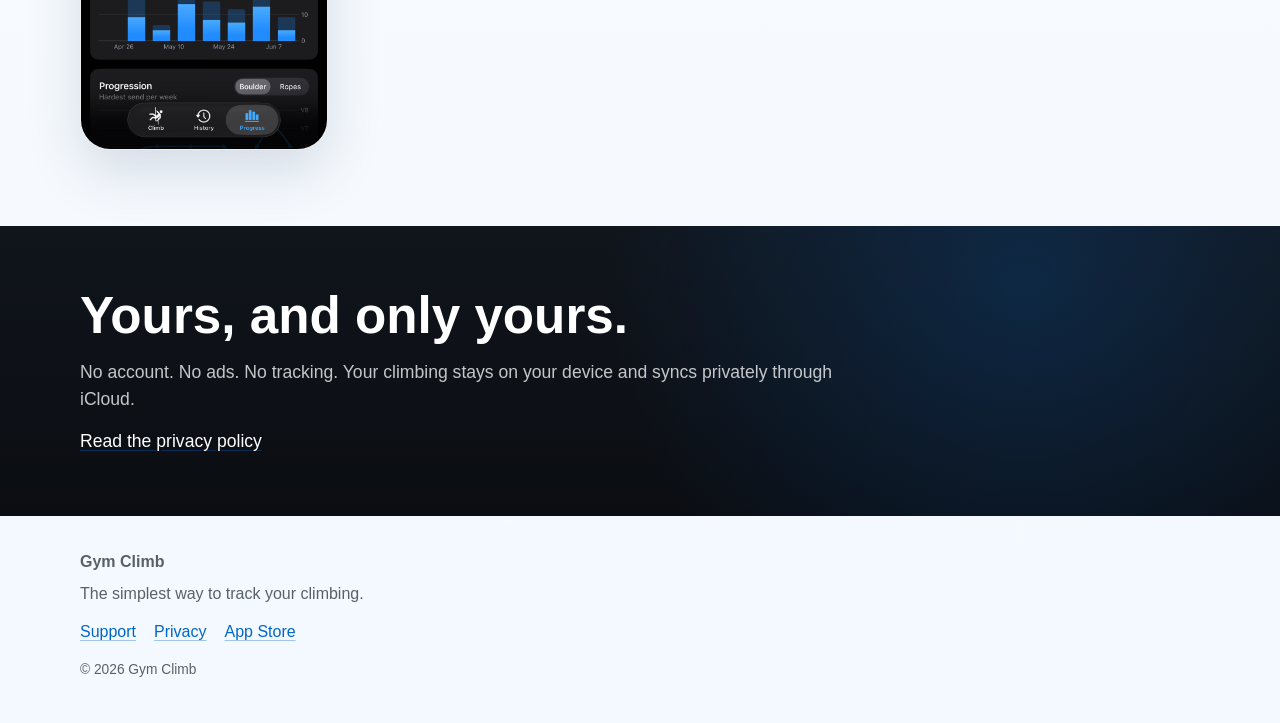
==== commit 6112316f: "Redesign walkthrough: real app screenshots instead of abstract cards Replace the "A session, in thre" ====
--- a/index.html
+++ b/index.html
@@ -23,7 +23,7 @@
   <link rel="icon" href="assets/icon-96.png">
   <link rel="apple-touch-icon" href="assets/icon-180.png">
   <link rel="manifest" href="site.webmanifest">
-  <link rel="stylesheet" href="assets/site.css?v=5">
+  <link rel="stylesheet" href="assets/site.css?v=6">
   <script type="application/ld+json">
   {
     "@context": "https://schema.org",
@@ -72,7 +72,7 @@
               <strong>App Store</strong>
             </span>
           </a>
-          <a class="button secondary" href="#features">See how it works</a>
+          <a class="button secondary" href="#walkthrough">See it in action</a>
         </div>
         <ul class="availability" aria-label="App highlights">
           <li><span class="dot free"></span>Free</li>
@@ -130,46 +130,50 @@
       </div>
     </section>
 
-    <section class="section flow-section" aria-labelledby="flow-heading">
+    <section class="section showcase" id="walkthrough" aria-labelledby="walkthrough-heading">
       <div class="section-heading">
-        <h2 id="flow-heading">A session, in three steps.</h2>
-        <p>Open it, log your climb, get back on the wall. That's the whole thing — start to look-back.</p>
-      </div>
-      <div class="flow-panel" aria-label="Example Gym Climb session flow">
-        <div class="flow-card">
-          <span class="flow-kicker">Tap</span>
-          <h3>Log it</h3>
-          <p>Pick your climb and you're done. Grade and color are right there.</p>
-          <div class="route-palette" aria-hidden="true">
-            <span class="route-dot red"></span>
-            <span class="route-dot orange"></span>
-            <span class="route-dot yellow"></span>
-            <span class="route-dot green"></span>
-            <span class="route-dot blue"></span>
-          </div>
-        </div>
-        <div class="flow-card featured">
-          <span class="flow-kicker">In seconds</span>
-          <h3>Back to climbing</h3>
-          <p>A couple of taps and your phone is away again. It never becomes the workout.</p>
-          <div class="effort-meter" aria-hidden="true">
-            <span style="--height: 18%"></span>
-            <span style="--height: 28%"></span>
-            <span style="--height: 42%"></span>
-            <span style="--height: 55%"></span>
-            <span style="--height: 68%"></span>
-            <span style="--height: 82%"></span>
-          </div>
-        </div>
-        <div class="flow-card">
-          <span class="flow-kicker">Later</span>
-          <h3>Love the look back</h3>
-          <p>See today at a glance, and past sessions whenever you want them.</p>
-          <div class="session-lines" aria-hidden="true">
-            <span></span>
-            <span></span>
-            <span></span>
-          </div>
+        <h2 id="walkthrough-heading">See it in action</h2>
+      </div>
+
+      <div class="showcase-row">
+        <div class="showcase-shot">
+          <picture>
+            <source srcset="assets/screenshot-climb.avif" type="image/avif">
+            <source srcset="assets/screenshot-climb.webp" type="image/webp">
+            <img src="assets/screenshot-climb.png" alt="Gym Climb logging screen showing the current session's climbs above style, grade, color, and effort controls." width="840" height="1825" loading="lazy" decoding="async">
+          </picture>
+        </div>
+        <div class="showcase-text">
+          <h3>Log a climb</h3>
+          <p>Tap the grade, route color, and effort — send or attempt. That's the whole log. Bouldering or ropes, V-scale or 5.x.</p>
+        </div>
+      </div>
+
+      <div class="showcase-row reverse">
+        <div class="showcase-shot">
+          <picture>
+            <source srcset="assets/screenshot-history.avif" type="image/avif">
+            <source srcset="assets/screenshot-history.webp" type="image/webp">
+            <img src="assets/screenshot-history.png" alt="Gym Climb History screen with climbs grouped by day." width="840" height="1825" loading="lazy" decoding="async">
+          </picture>
+        </div>
+        <div class="showcase-text">
+          <h3>Look back at every session</h3>
+          <p>Your climbs, grouped by day. Scroll back through everything you've done.</p>
+        </div>
+      </div>
+
+      <div class="showcase-row">
+        <div class="showcase-shot">
+          <picture>
+            <source srcset="assets/screenshot-progress.avif" type="image/avif">
+            <source srcset="assets/screenshot-progress.webp" type="image/webp">
+            <img src="assets/screenshot-progress.png" alt="Gym Climb Progress screen with weekly stats, an activity heatmap, and a climbs-per-week volume chart." width="840" height="1825" loading="lazy" decoding="async">
+          </picture>
+        </div>
+        <div class="showcase-text">
+          <h3>Track your progress</h3>
+          <p>Personal bests, an activity heatmap, and weekly volume — sends versus attempts.</p>
         </div>
       </div>
     </section>
--- a/assets/site.css
+++ b/assets/site.css
@@ -330,145 +330,51 @@
   color: var(--muted);
 }
 
-.flow-section {
+.showcase {
   padding-top: 44px;
 }
 
-.flow-panel {
-  display: grid;
-  grid-template-columns: 0.94fr 1.12fr 0.94fr;
-  gap: 18px;
-  align-items: stretch;
-  margin-top: 36px;
-}
-
-.flow-card {
-  position: relative;
+.showcase-row {
+  display: flex;
+  align-items: center;
+  gap: 52px;
+  margin-top: 56px;
+}
+
+.showcase-row.reverse {
+  flex-direction: row-reverse;
+}
+
+.showcase-shot {
+  flex: 0 0 auto;
+  width: 248px;
   overflow: hidden;
-  min-height: 286px;
-  padding: 28px 28px 126px;
-  border: 1px solid rgba(228, 233, 240, 0.94);
-  border-radius: 14px;
-  background:
-    linear-gradient(180deg, rgba(255, 255, 255, 0.84), rgba(248, 251, 255, 0.72)),
-    radial-gradient(circle at 18% 14%, rgba(10, 132, 255, 0.1), transparent 12rem);
-  box-shadow: 0 22px 54px rgba(35, 67, 102, 0.07);
-}
-
-.flow-card.featured {
-  background:
-    radial-gradient(circle at 78% 18%, rgba(52, 199, 89, 0.14), transparent 16rem),
-    linear-gradient(145deg, rgba(11, 24, 38, 0.96), rgba(16, 44, 76, 0.94));
-  color: #ffffff;
-  box-shadow: 0 28px 70px rgba(12, 31, 52, 0.18);
-}
-
-.flow-kicker {
-  display: inline-flex;
-  margin-bottom: 18px;
-  color: var(--primary-dark);
-  font-size: 0.78rem;
-  font-weight: 820;
-  letter-spacing: 0.08em;
-  text-transform: uppercase;
-}
-
-.flow-card.featured .flow-kicker {
-  color: rgba(255, 255, 255, 0.72);
-}
-
-.flow-card h3 {
-  font-size: clamp(1.48rem, 2vw, 1.9rem);
-}
-
-.flow-card p {
-  max-width: 330px;
-  margin: 12px 0 0;
+  border: 1px solid rgba(17, 17, 17, 0.07);
+  border-radius: 30px;
+  background: #ffffff;
+  box-shadow: 0 22px 54px rgba(35, 67, 102, 0.16);
+}
+
+.showcase-shot picture,
+.showcase-shot img {
+  display: block;
+  width: 100%;
+  height: auto;
+}
+
+.showcase-text {
+  flex: 1 1 0;
+}
+
+.showcase-text h3 {
+  font-size: clamp(1.6rem, 3vw, 2.5rem);
+}
+
+.showcase-text p {
+  max-width: 460px;
+  margin: 16px 0 0;
   color: var(--muted);
-}
-
-.flow-card.featured p {
-  color: rgba(255, 255, 255, 0.72);
-}
-
-.route-palette,
-.effort-meter,
-.session-lines {
-  position: absolute;
-  left: 28px;
-  right: 28px;
-  bottom: 28px;
-}
-
-.route-palette {
-  display: flex;
-  gap: 12px;
-}
-
-.route-dot {
-  width: 26px;
-  height: 26px;
-  border-radius: 999px;
-  box-shadow: inset 0 1px 0 rgba(255, 255, 255, 0.72), 0 10px 22px rgba(35, 67, 102, 0.12);
-}
-
-.route-dot.red {
-  background: #ff8f9a;
-}
-
-.route-dot.orange {
-  background: #ffbc7a;
-}
-
-.route-dot.yellow {
-  background: #ffe782;
-}
-
-.route-dot.green {
-  background: #93e5a8;
-}
-
-.route-dot.blue {
-  background: #8ac7ff;
-}
-
-.effort-meter {
-  display: flex;
-  align-items: end;
-  gap: 8px;
-  height: 70px;
-  padding: 12px 14px;
-  border: 1px solid rgba(255, 255, 255, 0.12);
-  border-radius: 12px;
-  background: rgba(255, 255, 255, 0.08);
-}
-
-.effort-meter span {
-  flex: 1;
-  height: var(--height);
-  min-height: 8px;
-  border-radius: 999px 999px 2px 2px;
-  background: linear-gradient(180deg, #ffffff, #65d88a 58%, #0a84ff);
-  opacity: 0.92;
-}
-
-.session-lines {
-  display: grid;
-  gap: 10px;
-}
-
-.session-lines span {
-  height: 14px;
-  border-radius: 999px;
-  background: linear-gradient(90deg, rgba(10, 132, 255, 0.16), rgba(10, 132, 255, 0.44), rgba(52, 199, 89, 0.24));
-}
-
-.session-lines span:nth-child(2) {
-  width: 72%;
-}
-
-.session-lines span:nth-child(3) {
-  width: 54%;
+  font-size: 1.14rem;
 }
 
 .privacy-band {
@@ -613,14 +519,6 @@
   .feature-grid {
     grid-template-columns: 1fr;
   }
-
-  .flow-panel {
-    grid-template-columns: 1fr;
-  }
-
-.flow-card {
-    min-height: 250px;
-  }
 }
 
 @media (max-width: 680px) {
@@ -677,20 +575,25 @@
     transform: none;
   }
 
-  .flow-section {
+  .showcase {
     padding-top: 32px;
   }
 
-  .flow-card {
-    min-height: 254px;
-    padding: 24px 24px 118px;
-  }
-
-  .route-palette,
-  .effort-meter,
-  .session-lines {
-    left: 24px;
-    right: 24px;
+  .showcase-row,
+  .showcase-row.reverse {
+    flex-direction: column;
+    gap: 22px;
+    margin-top: 44px;
+    text-align: center;
+  }
+
+  .showcase-shot {
+    width: 230px;
+  }
+
+  .showcase-text p {
+    margin-left: auto;
+    margin-right: auto;
   }
 }
 
@@ -862,12 +765,10 @@
     color: #82bdff;
   }
 
-  .flow-card {
+  .showcase-shot {
     border-color: rgba(255, 255, 255, 0.08);
-    background:
-      linear-gradient(180deg, rgba(255, 255, 255, 0.045), rgba(255, 255, 255, 0.02)),
-      radial-gradient(circle at 18% 14%, rgba(10, 132, 255, 0.16), transparent 12rem);
-    box-shadow: 0 22px 54px rgba(0, 0, 0, 0.34);
+    background: #11151c;
+    box-shadow: 0 22px 54px rgba(0, 0, 0, 0.5);
   }
 
   .privacy-band {
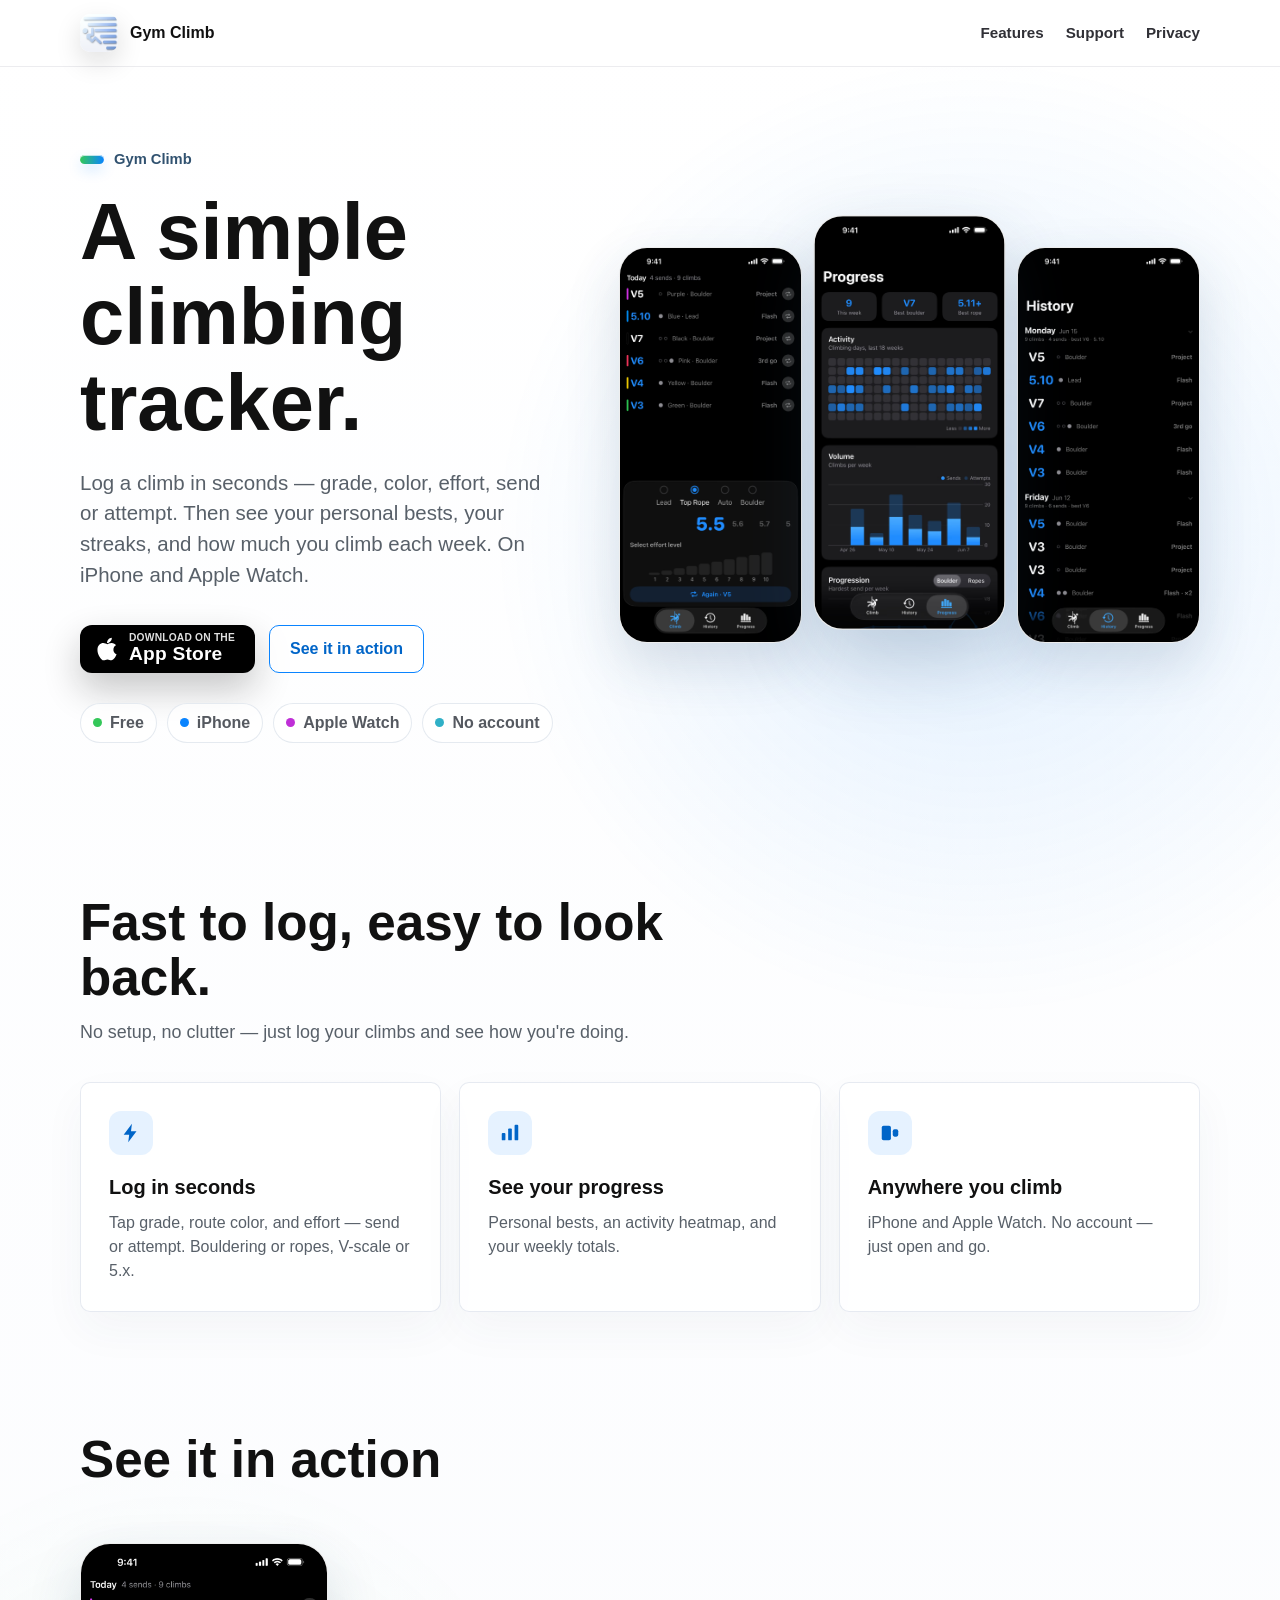
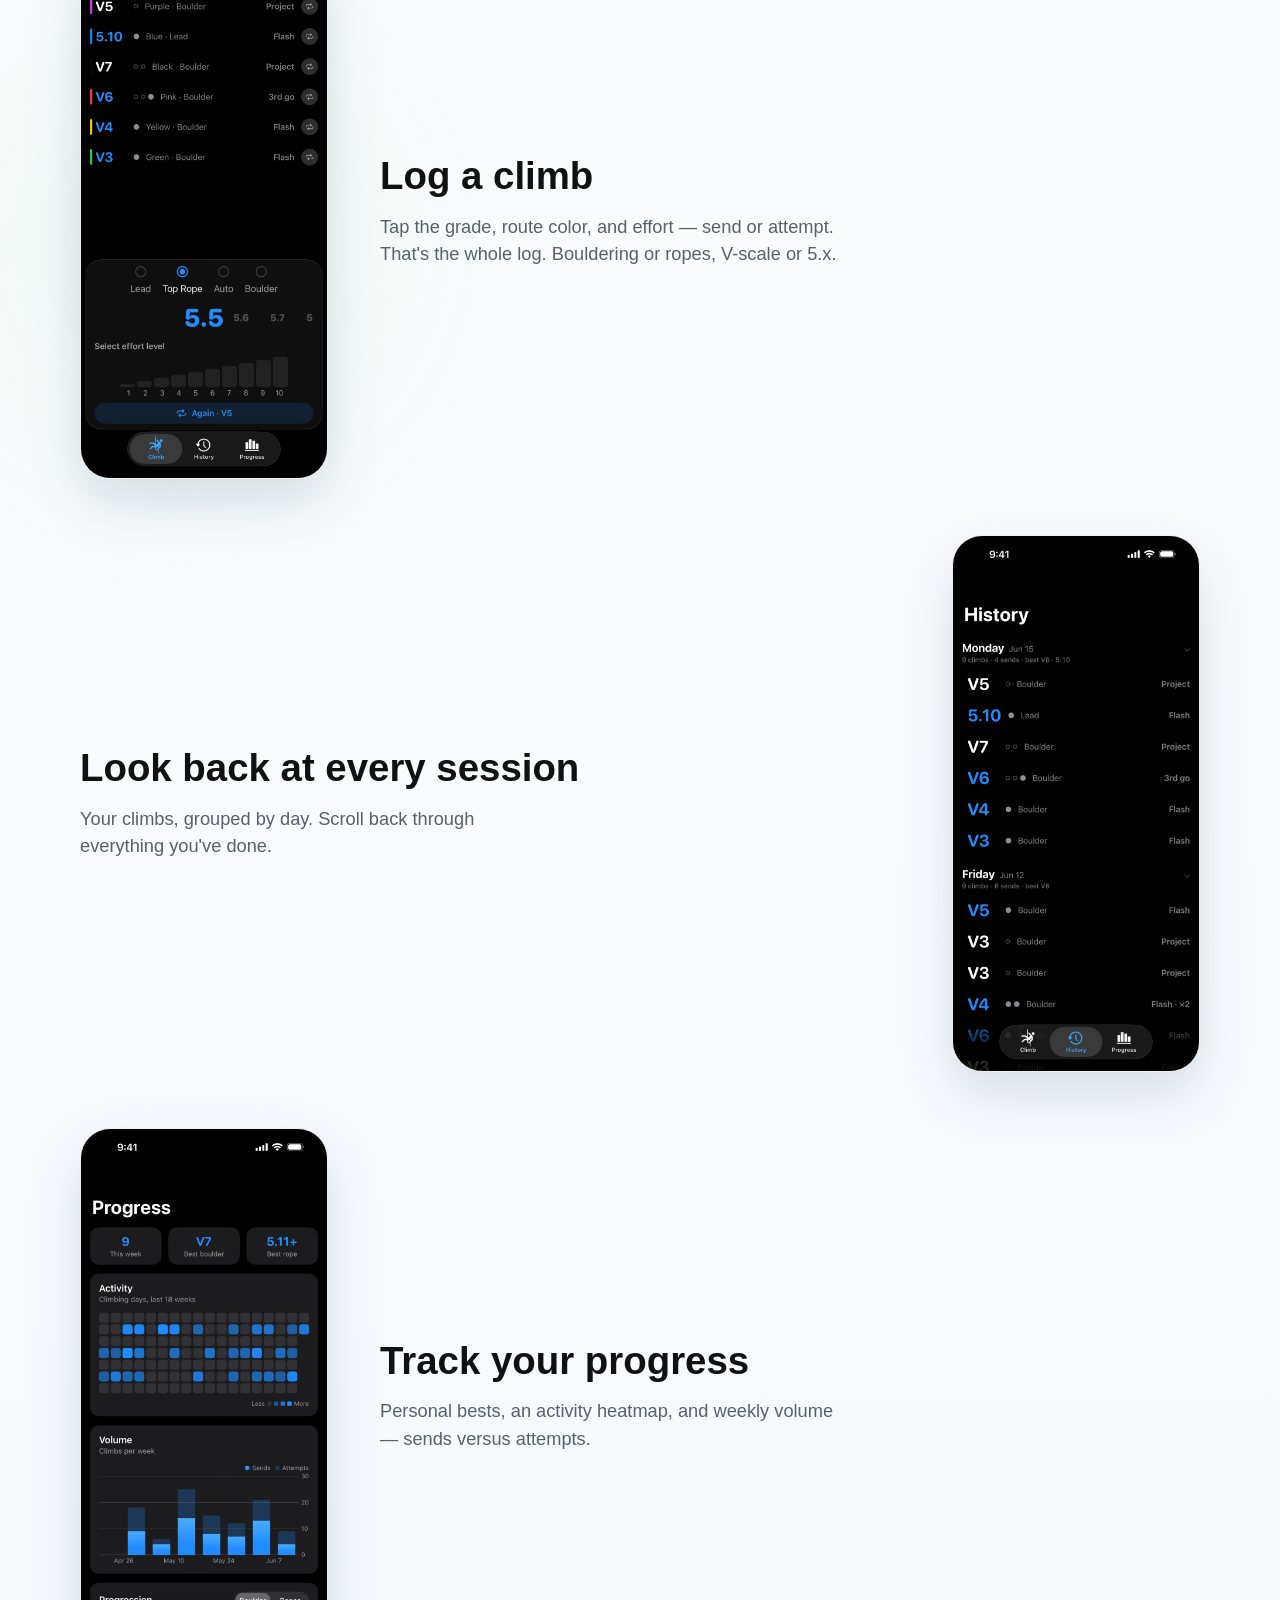
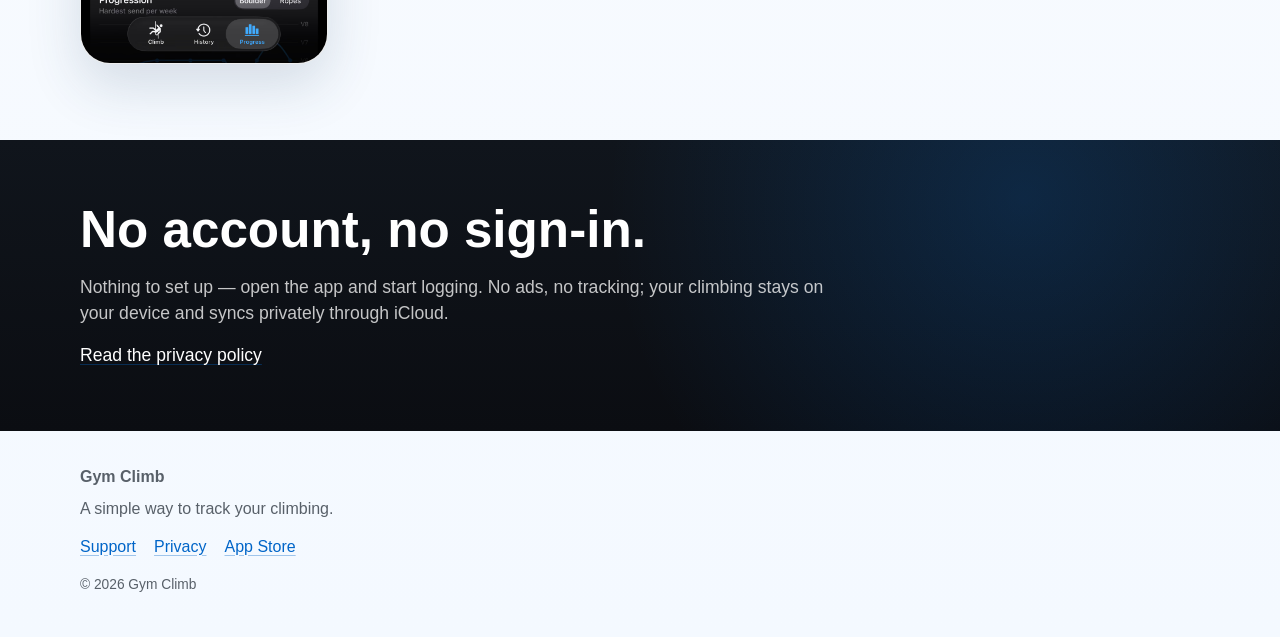
==== commit d6661c81: "Plainer, less pretentious copy across the site - Hero H1 -> "A simple climbing tracker." (drop the "" ====
--- a/index.html
+++ b/index.html
@@ -3,22 +3,22 @@
 <head>
   <meta charset="utf-8">
   <meta name="viewport" content="width=device-width, initial-scale=1">
-  <title>Gym Climb | The simplest way to track your climbing</title>
-  <meta name="description" content="The simplest, most delightful way to track your climbing. Open it, log a climb in seconds, and enjoy looking back — on iPhone and Apple Watch.">
+  <title>Gym Climb | A simple way to track your climbing</title>
+  <meta name="description" content="A simple way to track your climbing. Log a climb in seconds, then look back whenever you want — on iPhone and Apple Watch.">
   <meta name="theme-color" content="#ffffff" media="(prefers-color-scheme: light)">
   <meta name="theme-color" content="#0b0e13" media="(prefers-color-scheme: dark)">
   <link rel="canonical" href="https://gymclimb.app/">
   <meta property="og:title" content="Gym Climb">
-  <meta property="og:description" content="The simplest, most delightful way to track your climbing.">
+  <meta property="og:description" content="A simple way to track your climbing.">
   <meta property="og:url" content="https://gymclimb.app/">
-  <meta property="og:image" content="https://gymclimb.app/assets/og-image.png?v=2">
+  <meta property="og:image" content="https://gymclimb.app/assets/og-image.png?v=3">
   <meta property="og:image:width" content="1200">
   <meta property="og:image:height" content="630">
   <meta property="og:type" content="website">
   <meta name="twitter:card" content="summary_large_image">
   <meta name="twitter:title" content="Gym Climb">
-  <meta name="twitter:description" content="The simplest, most delightful way to track your climbing.">
-  <meta name="twitter:image" content="https://gymclimb.app/assets/og-image.png?v=2">
+  <meta name="twitter:description" content="A simple way to track your climbing.">
+  <meta name="twitter:image" content="https://gymclimb.app/assets/og-image.png?v=3">
   <meta name="apple-itunes-app" content="app-id=6503015593">
   <link rel="icon" href="assets/icon-96.png">
   <link rel="apple-touch-icon" href="assets/icon-180.png">
@@ -31,7 +31,7 @@
     "name": "Gym Climb",
     "applicationCategory": "HealthApplication",
     "operatingSystem": "iOS, watchOS",
-    "description": "The simplest, most delightful way to track your climbing. Open it, log a climb in seconds, and enjoy looking back — on iPhone and Apple Watch.",
+    "description": "A simple way to track your climbing. Log a climb in seconds, then look back whenever you want — on iPhone and Apple Watch.",
     "url": "https://gymclimb.app/",
     "downloadUrl": "https://apps.apple.com/app/gym-climb/id6503015593",
     "image": "https://gymclimb.app/assets/og-image.png",
@@ -59,8 +59,8 @@
     <section class="hero">
       <div>
         <p class="eyebrow">Gym Climb</p>
-        <h1>The simplest climbing tracker.</h1>
-        <p class="hero-copy">Log every climb in seconds — grade, color, effort, send or attempt. Then watch your personal bests, streaks, and weekly volume stack up. On iPhone and Apple Watch.</p>
+        <h1>A simple climbing tracker.</h1>
+        <p class="hero-copy">Log a climb in seconds — grade, color, effort, send or attempt. Then see your personal bests, your streaks, and how much you climb each week. On iPhone and Apple Watch.</p>
         <div class="actions">
           <!-- APP STORE LINK: live listing for Gym Climb (app-id 6503015593). -->
           <a class="appstore-badge" href="https://apps.apple.com/app/gym-climb/id6503015593" aria-label="Download Gym Climb on the App Store">
@@ -108,8 +108,8 @@
 
     <section class="section" id="features">
       <div class="section-heading">
-        <h2>Climbing tracking that gets out of your way.</h2>
-        <p>No setup, no clutter — just fast logging and a clear picture of your climbing.</p>
+        <h2>Fast to log, easy to look back.</h2>
+        <p>No setup, no clutter — just log your climbs and see how you're doing.</p>
       </div>
       <div class="feature-grid">
         <article class="feature">
@@ -119,13 +119,13 @@
         </article>
         <article class="feature">
           <div class="feature-icon"><svg viewBox="0 0 24 24" fill="currentColor" aria-hidden="true"><rect x="3" y="12" width="4" height="8" rx="1"/><rect x="10" y="7" width="4" height="13" rx="1"/><rect x="17" y="3" width="4" height="17" rx="1"/></svg></div>
-          <h3>See yourself improve</h3>
-          <p>Personal bests, an activity heatmap, and weekly volume — your progress, at a glance.</p>
+          <h3>See your progress</h3>
+          <p>Personal bests, an activity heatmap, and your weekly totals.</p>
         </article>
         <article class="feature">
           <div class="feature-icon"><svg viewBox="0 0 24 24" fill="currentColor" aria-hidden="true"><rect x="3" y="4" width="10" height="16" rx="2"/><rect x="15" y="8" width="6" height="8" rx="2"/></svg></div>
           <h3>Anywhere you climb</h3>
-          <p>iPhone and Apple Watch. No account, no friction — just open and go.</p>
+          <p>iPhone and Apple Watch. No account — just open and go.</p>
         </article>
       </div>
     </section>
@@ -180,8 +180,8 @@
 
     <section class="privacy-band">
       <div class="section">
-        <h2>Yours, and only yours.</h2>
-        <p>No account. No ads. No tracking. Your climbing stays on your device and syncs privately through iCloud.</p>
+        <h2>No account, no sign-in.</h2>
+        <p>Nothing to set up — open the app and start logging. No ads, no tracking; your climbing stays on your device and syncs privately through iCloud.</p>
         <p><a href="privacy/">Read the privacy policy</a></p>
       </div>
     </section>
@@ -189,7 +189,7 @@
 
   <footer class="footer">
     <strong>Gym Climb</strong>
-    <p class="footer-tagline">The simplest way to track your climbing.</p>
+    <p class="footer-tagline">A simple way to track your climbing.</p>
     <nav aria-label="Footer navigation">
       <a href="support/">Support</a>
       <a href="privacy/">Privacy</a>
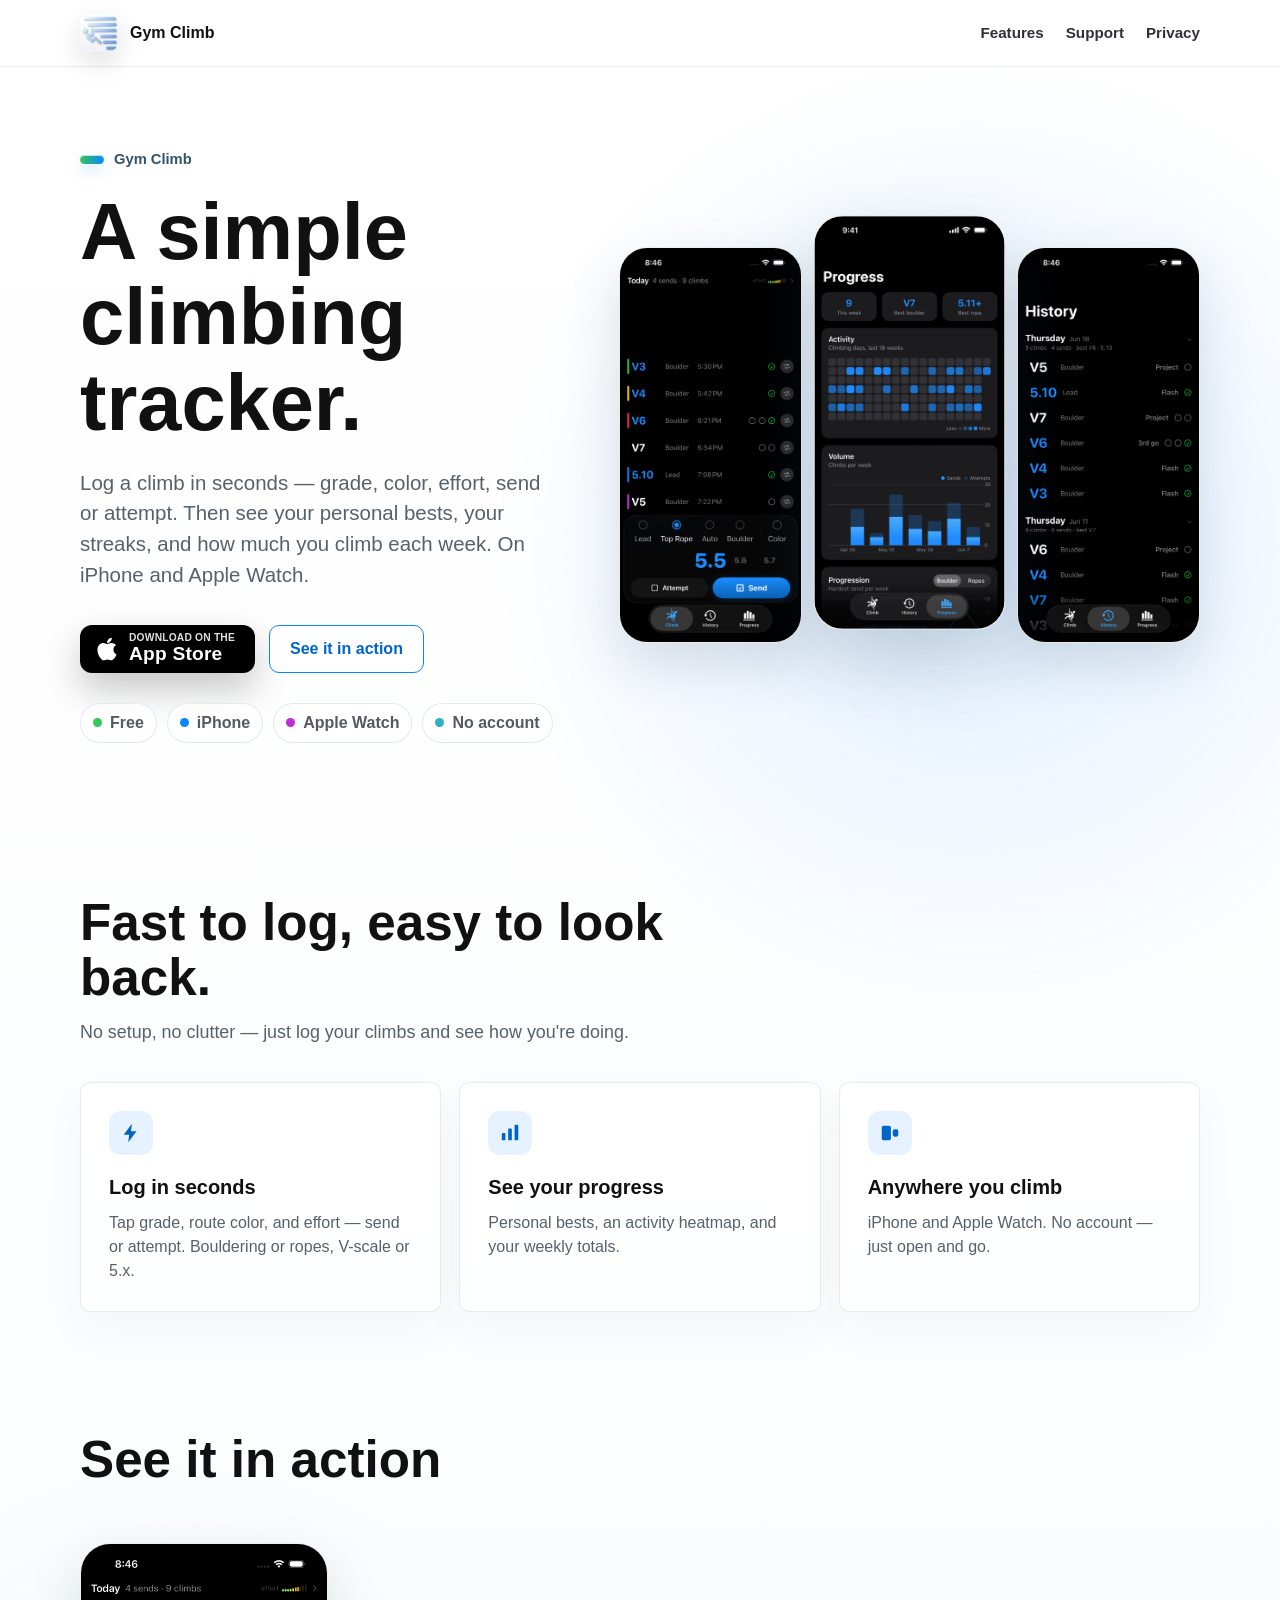
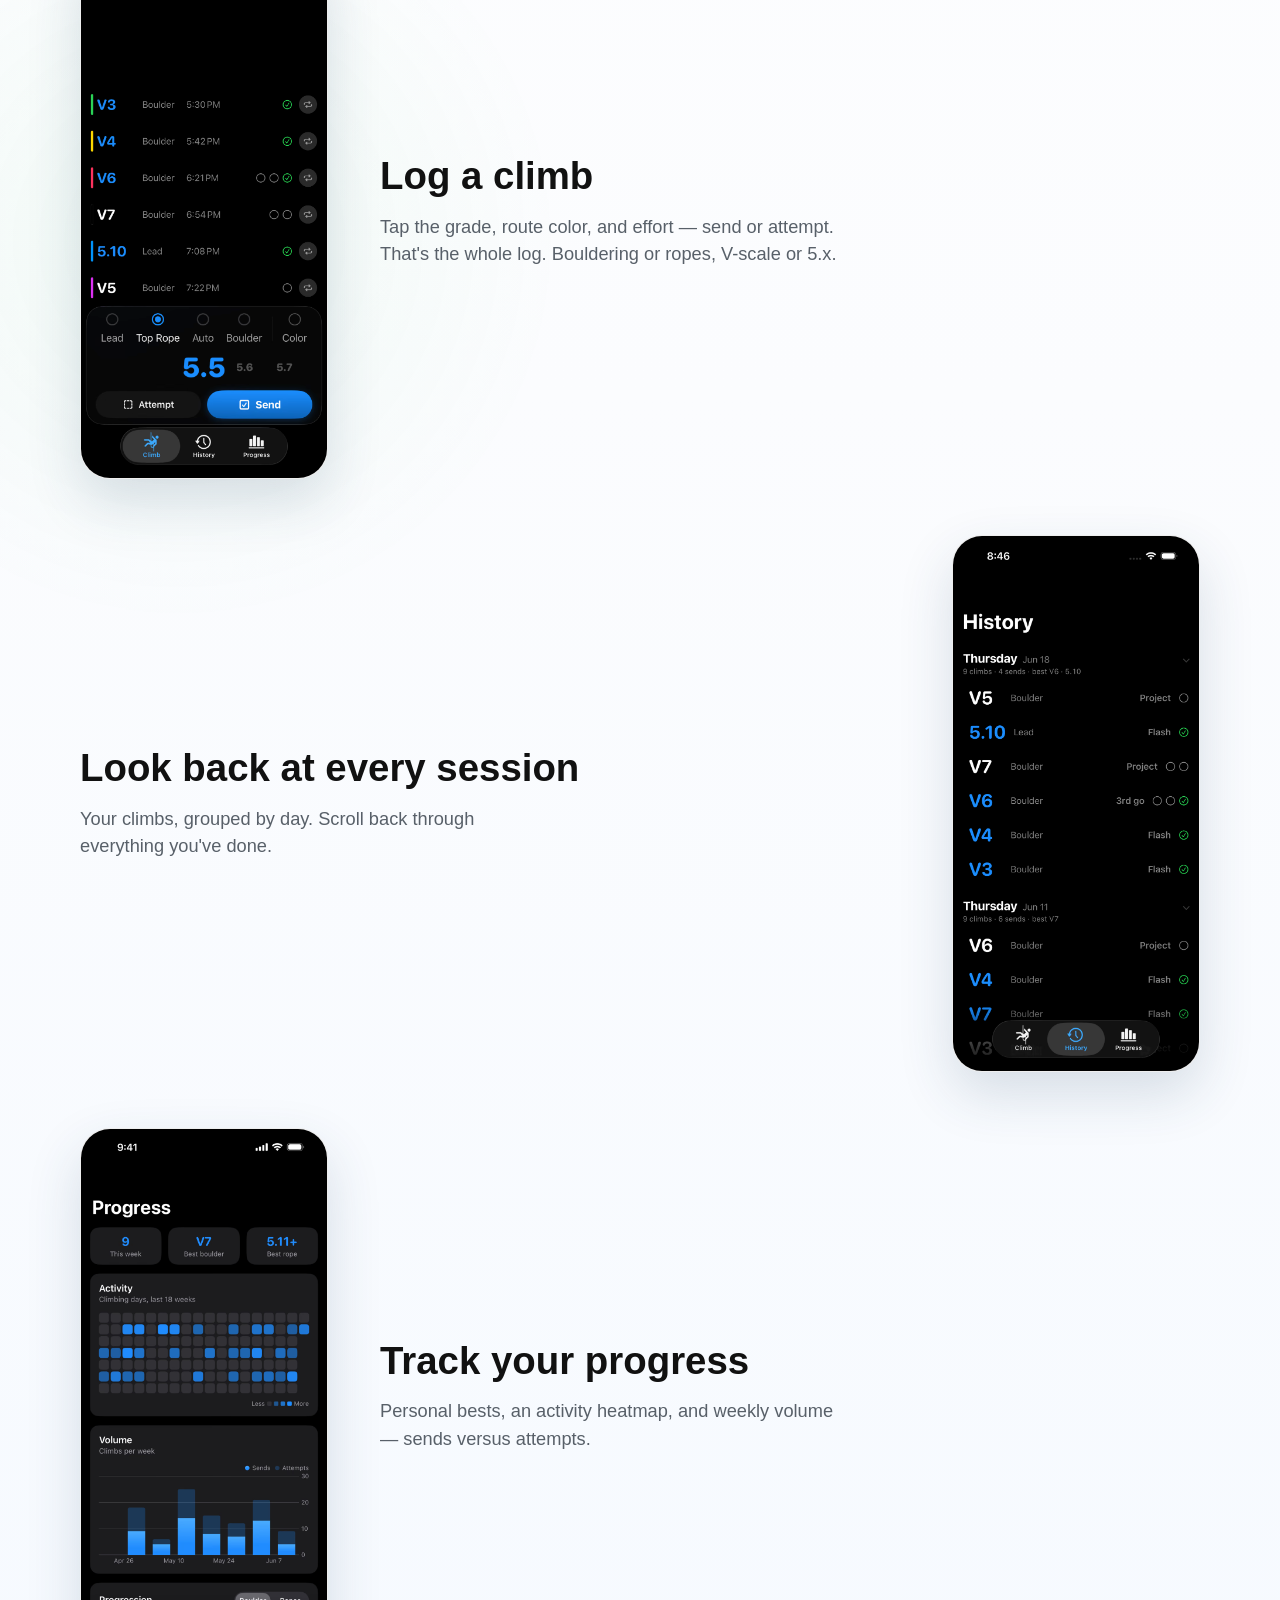
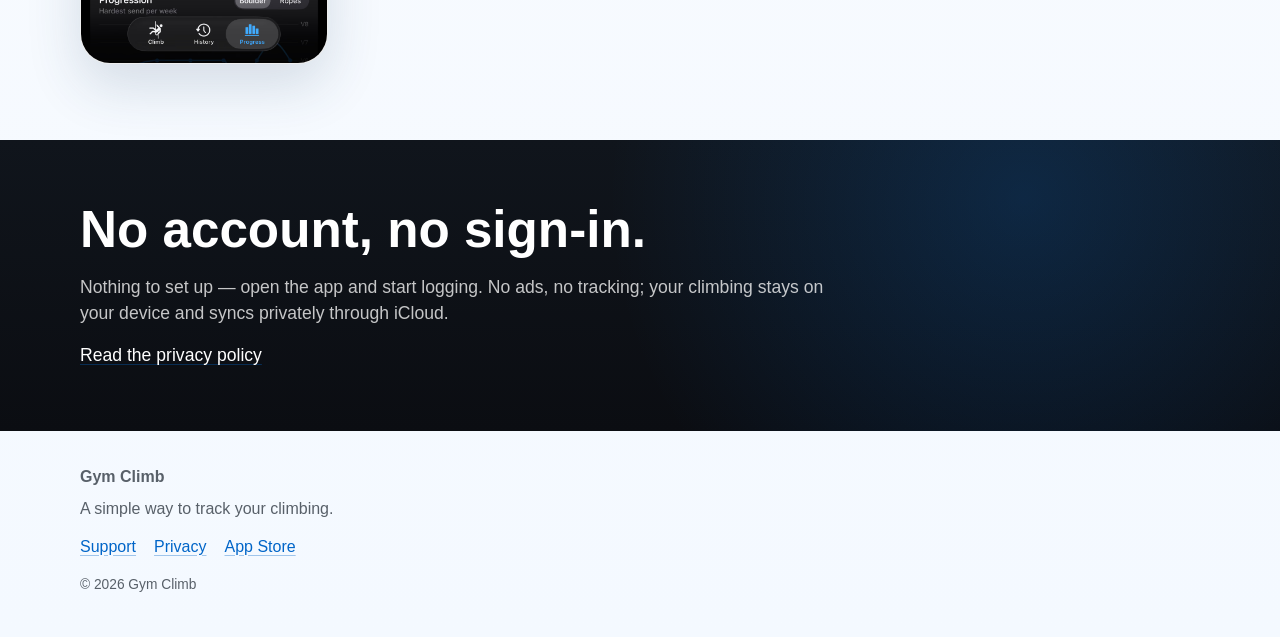
==== commit 8d1e9ab9: "Cache-bust the refreshed Climb + History screenshots (?v=4) Co-Authored-By: Claude Opus 4.8 (1M cont" ====
--- a/index.html
+++ b/index.html
@@ -84,9 +84,9 @@
       <figure class="hero-shots" aria-label="Gym Climb app screenshots">
         <div class="hero-shot">
           <picture>
-            <source srcset="assets/screenshot-climb.avif" type="image/avif">
-            <source srcset="assets/screenshot-climb.webp" type="image/webp">
-            <img src="assets/screenshot-climb.png" alt="Gym Climb logging screen showing the current session's climbs above style, grade, color, and effort controls." width="840" height="1825" decoding="async">
+            <source srcset="assets/screenshot-climb.avif?v=4" type="image/avif">
+            <source srcset="assets/screenshot-climb.webp?v=4" type="image/webp">
+            <img src="assets/screenshot-climb.png?v=4" alt="Gym Climb logging screen showing the current session's climbs above style, grade, color, and effort controls." width="840" height="1825" decoding="async">
           </picture>
         </div>
         <div class="hero-shot">
@@ -98,9 +98,9 @@
         </div>
         <div class="hero-shot">
           <picture>
-            <source srcset="assets/screenshot-history.avif" type="image/avif">
-            <source srcset="assets/screenshot-history.webp" type="image/webp">
-            <img src="assets/screenshot-history.png" alt="Gym Climb History screen with climbs grouped by day." width="840" height="1825" decoding="async">
+            <source srcset="assets/screenshot-history.avif?v=4" type="image/avif">
+            <source srcset="assets/screenshot-history.webp?v=4" type="image/webp">
+            <img src="assets/screenshot-history.png?v=4" alt="Gym Climb History screen with climbs grouped by day." width="840" height="1825" decoding="async">
           </picture>
         </div>
       </figure>
@@ -138,9 +138,9 @@
       <div class="showcase-row">
         <div class="showcase-shot">
           <picture>
-            <source srcset="assets/screenshot-climb.avif" type="image/avif">
-            <source srcset="assets/screenshot-climb.webp" type="image/webp">
-            <img src="assets/screenshot-climb.png" alt="Gym Climb logging screen showing the current session's climbs above style, grade, color, and effort controls." width="840" height="1825" loading="lazy" decoding="async">
+            <source srcset="assets/screenshot-climb.avif?v=4" type="image/avif">
+            <source srcset="assets/screenshot-climb.webp?v=4" type="image/webp">
+            <img src="assets/screenshot-climb.png?v=4" alt="Gym Climb logging screen showing the current session's climbs above style, grade, color, and effort controls." width="840" height="1825" loading="lazy" decoding="async">
           </picture>
         </div>
         <div class="showcase-text">
@@ -152,9 +152,9 @@
       <div class="showcase-row reverse">
         <div class="showcase-shot">
           <picture>
-            <source srcset="assets/screenshot-history.avif" type="image/avif">
-            <source srcset="assets/screenshot-history.webp" type="image/webp">
-            <img src="assets/screenshot-history.png" alt="Gym Climb History screen with climbs grouped by day." width="840" height="1825" loading="lazy" decoding="async">
+            <source srcset="assets/screenshot-history.avif?v=4" type="image/avif">
+            <source srcset="assets/screenshot-history.webp?v=4" type="image/webp">
+            <img src="assets/screenshot-history.png?v=4" alt="Gym Climb History screen with climbs grouped by day." width="840" height="1825" loading="lazy" decoding="async">
           </picture>
         </div>
         <div class="showcase-text">
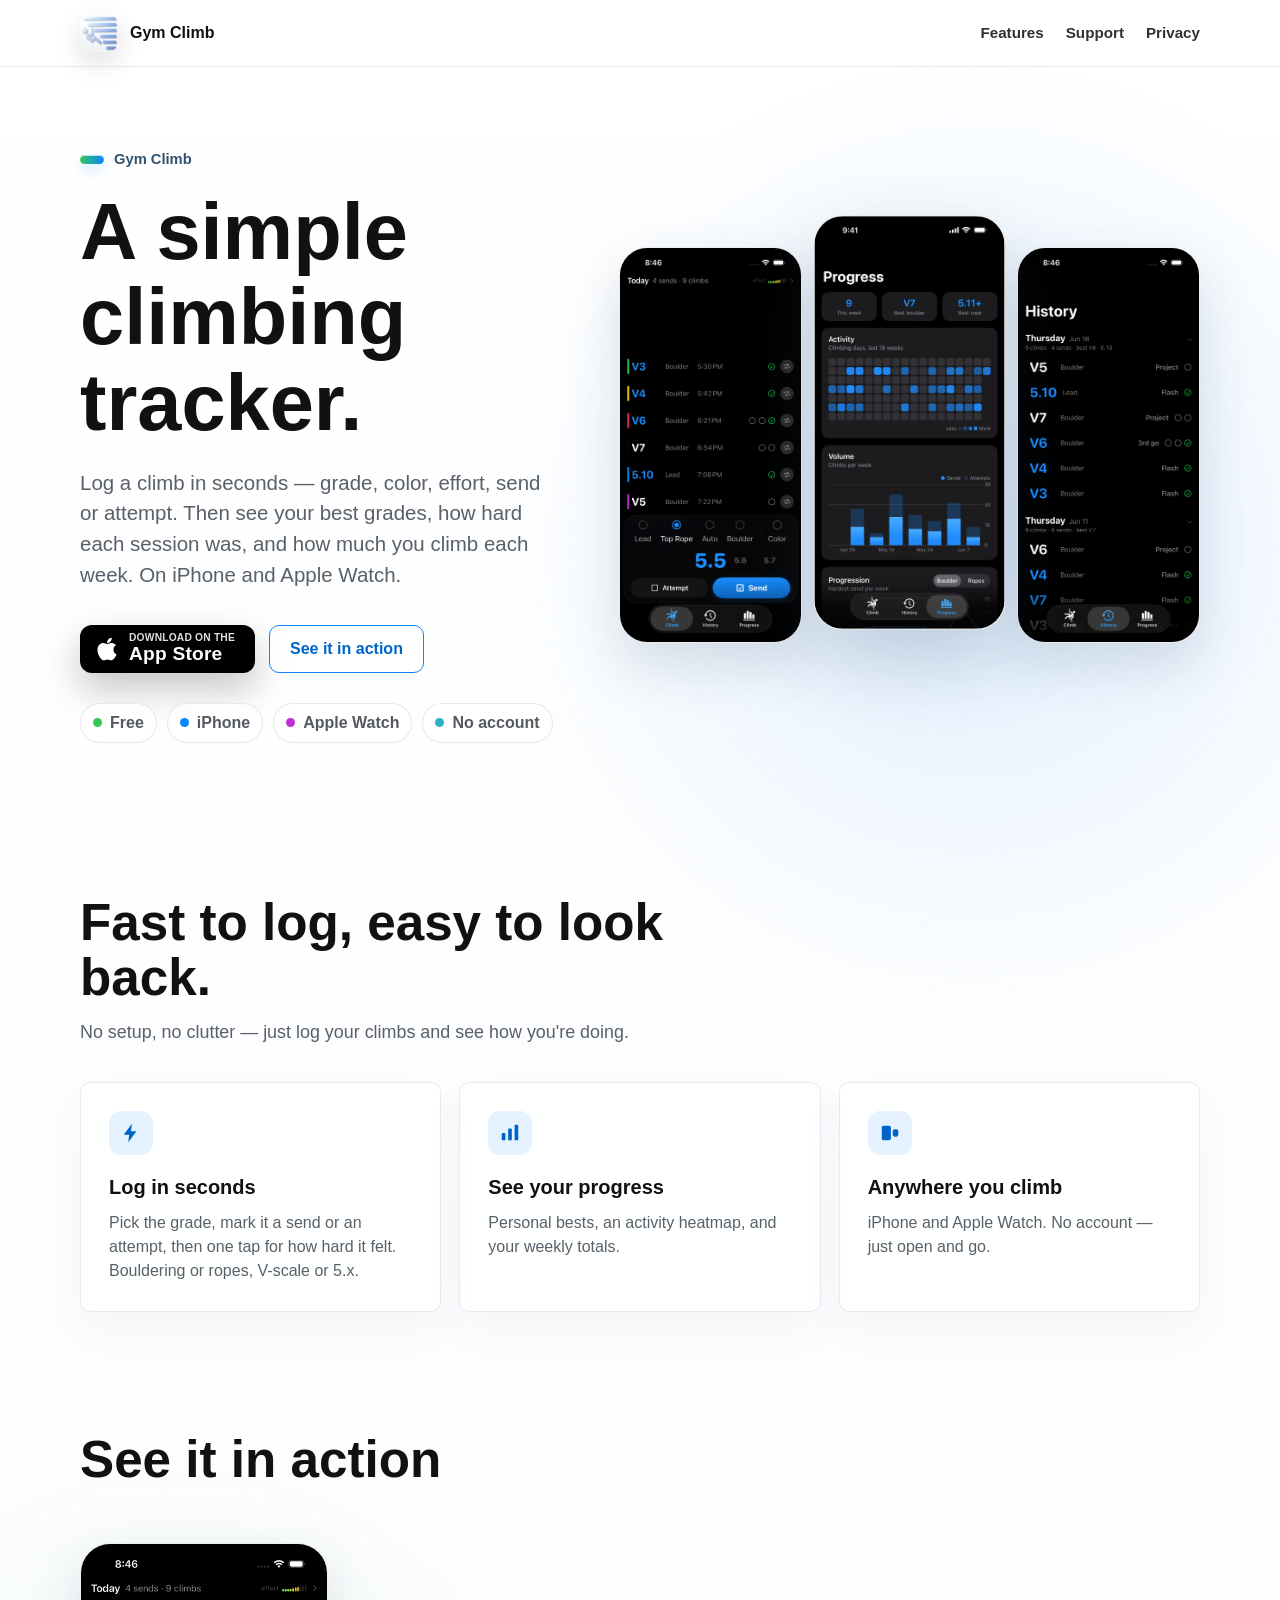
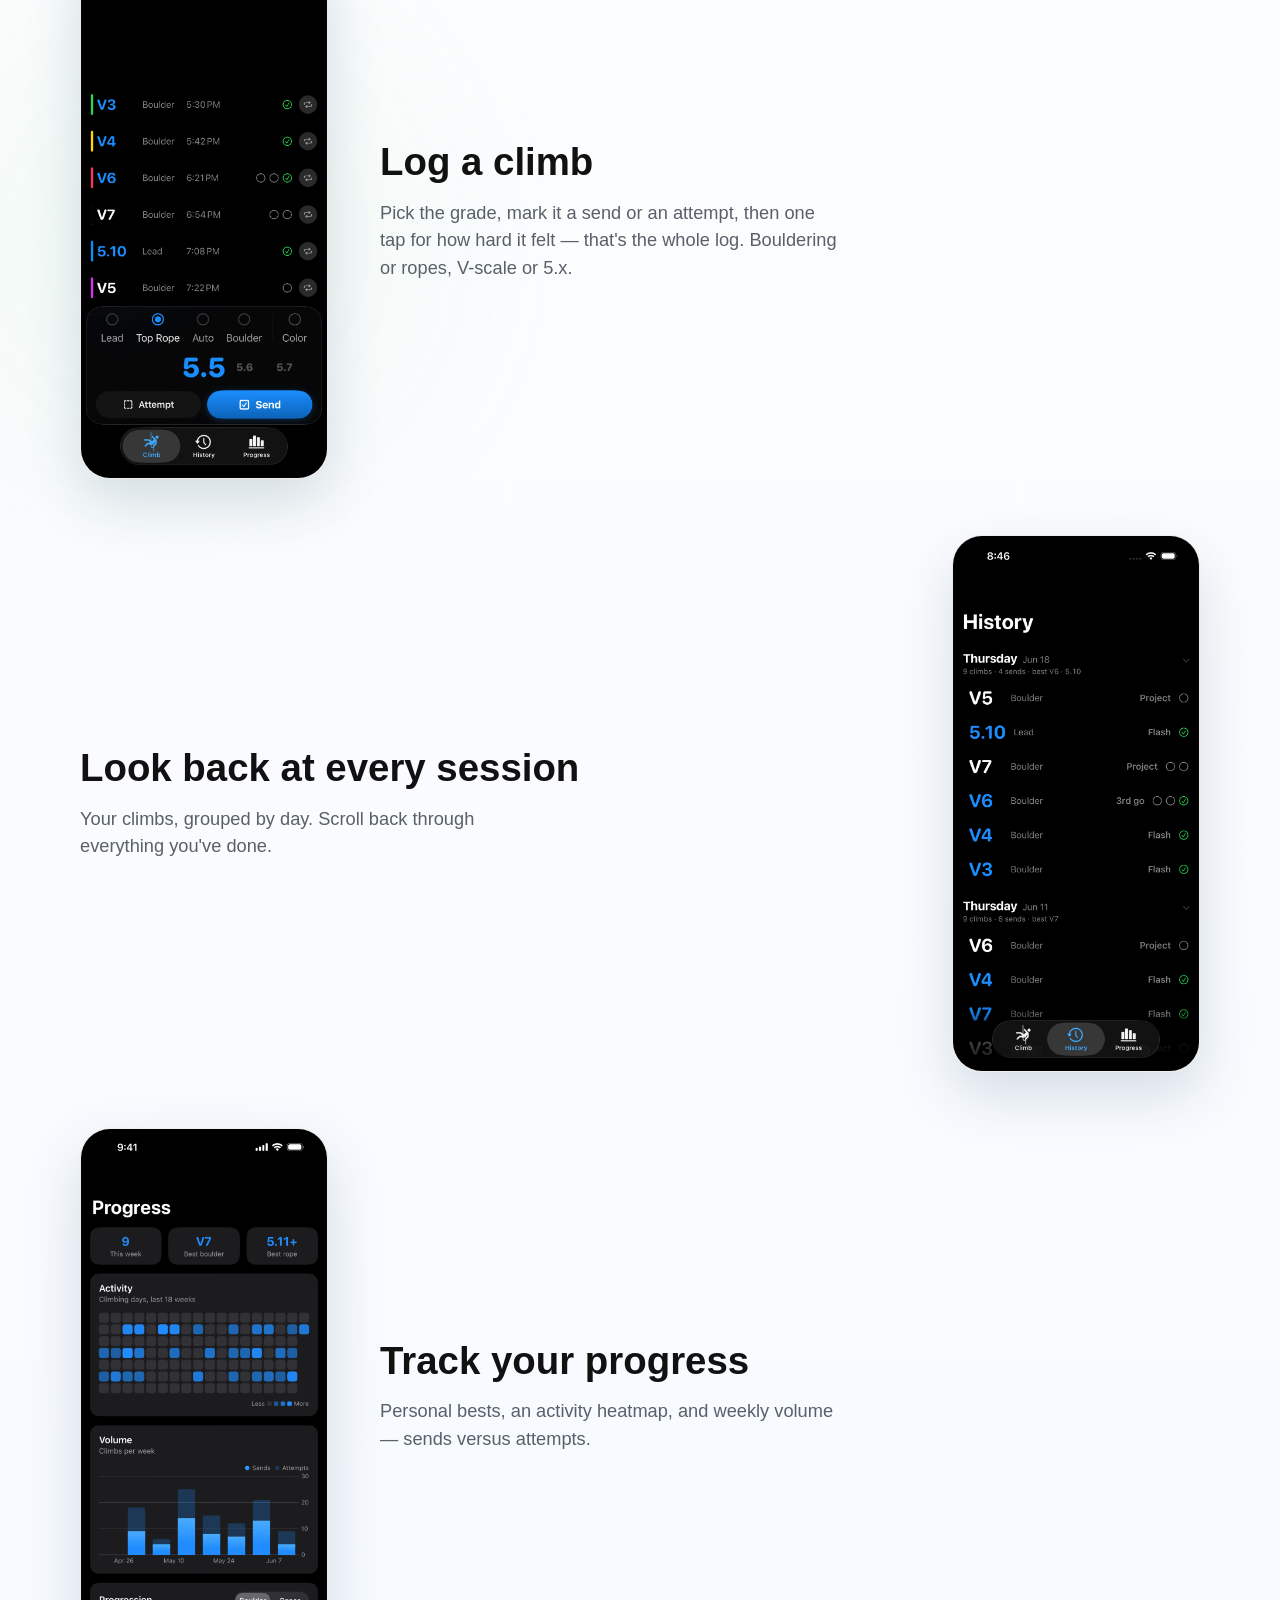
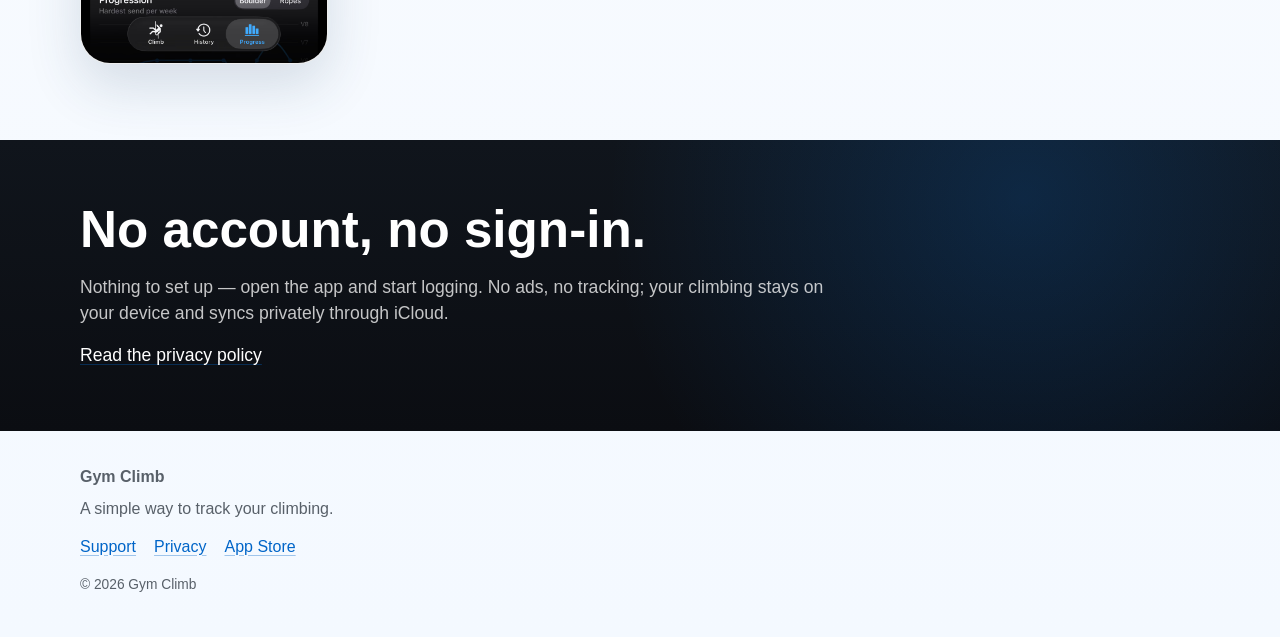
==== commit 89ca1cfd: "Fix stale/inaccurate landing copy for v0.4 - Drop the 'streaks' claim from the hero — the app delibe" ====
--- a/index.html
+++ b/index.html
@@ -60,7 +60,7 @@
       <div>
         <p class="eyebrow">Gym Climb</p>
         <h1>A simple climbing tracker.</h1>
-        <p class="hero-copy">Log a climb in seconds — grade, color, effort, send or attempt. Then see your personal bests, your streaks, and how much you climb each week. On iPhone and Apple Watch.</p>
+        <p class="hero-copy">Log a climb in seconds — grade, color, effort, send or attempt. Then see your best grades, how hard each session was, and how much you climb each week. On iPhone and Apple Watch.</p>
         <div class="actions">
           <!-- APP STORE LINK: live listing for Gym Climb (app-id 6503015593). -->
           <a class="appstore-badge" href="https://apps.apple.com/app/gym-climb/id6503015593" aria-label="Download Gym Climb on the App Store">
@@ -86,7 +86,7 @@
           <picture>
             <source srcset="assets/screenshot-climb.avif?v=4" type="image/avif">
             <source srcset="assets/screenshot-climb.webp?v=4" type="image/webp">
-            <img src="assets/screenshot-climb.png?v=4" alt="Gym Climb logging screen showing the current session's climbs above style, grade, color, and effort controls." width="840" height="1825" decoding="async">
+            <img src="assets/screenshot-climb.png?v=4" alt="Gym Climb logging screen: today's climbs, with green checkmarks marking sends, above the grade dial and a send-or-attempt result row." width="840" height="1825" decoding="async">
           </picture>
         </div>
         <div class="hero-shot">
@@ -115,7 +115,7 @@
         <article class="feature">
           <div class="feature-icon"><svg viewBox="0 0 24 24" fill="currentColor" aria-hidden="true"><path d="M13 2 4 14h6l-1 8 9-12h-6l1-8z"/></svg></div>
           <h3>Log in seconds</h3>
-          <p>Tap grade, route color, and effort — send or attempt. Bouldering or ropes, V-scale or 5.x.</p>
+          <p>Pick the grade, mark it a send or an attempt, then one tap for how hard it felt. Bouldering or ropes, V-scale or 5.x.</p>
         </article>
         <article class="feature">
           <div class="feature-icon"><svg viewBox="0 0 24 24" fill="currentColor" aria-hidden="true"><rect x="3" y="12" width="4" height="8" rx="1"/><rect x="10" y="7" width="4" height="13" rx="1"/><rect x="17" y="3" width="4" height="17" rx="1"/></svg></div>
@@ -140,12 +140,12 @@
           <picture>
             <source srcset="assets/screenshot-climb.avif?v=4" type="image/avif">
             <source srcset="assets/screenshot-climb.webp?v=4" type="image/webp">
-            <img src="assets/screenshot-climb.png?v=4" alt="Gym Climb logging screen showing the current session's climbs above style, grade, color, and effort controls." width="840" height="1825" loading="lazy" decoding="async">
+            <img src="assets/screenshot-climb.png?v=4" alt="Gym Climb logging screen: today's climbs, with green checkmarks marking sends, above the grade dial and a send-or-attempt result row." width="840" height="1825" loading="lazy" decoding="async">
           </picture>
         </div>
         <div class="showcase-text">
           <h3>Log a climb</h3>
-          <p>Tap the grade, route color, and effort — send or attempt. That's the whole log. Bouldering or ropes, V-scale or 5.x.</p>
+          <p>Pick the grade, mark it a send or an attempt, then one tap for how hard it felt — that's the whole log. Bouldering or ropes, V-scale or 5.x.</p>
         </div>
       </div>
 
